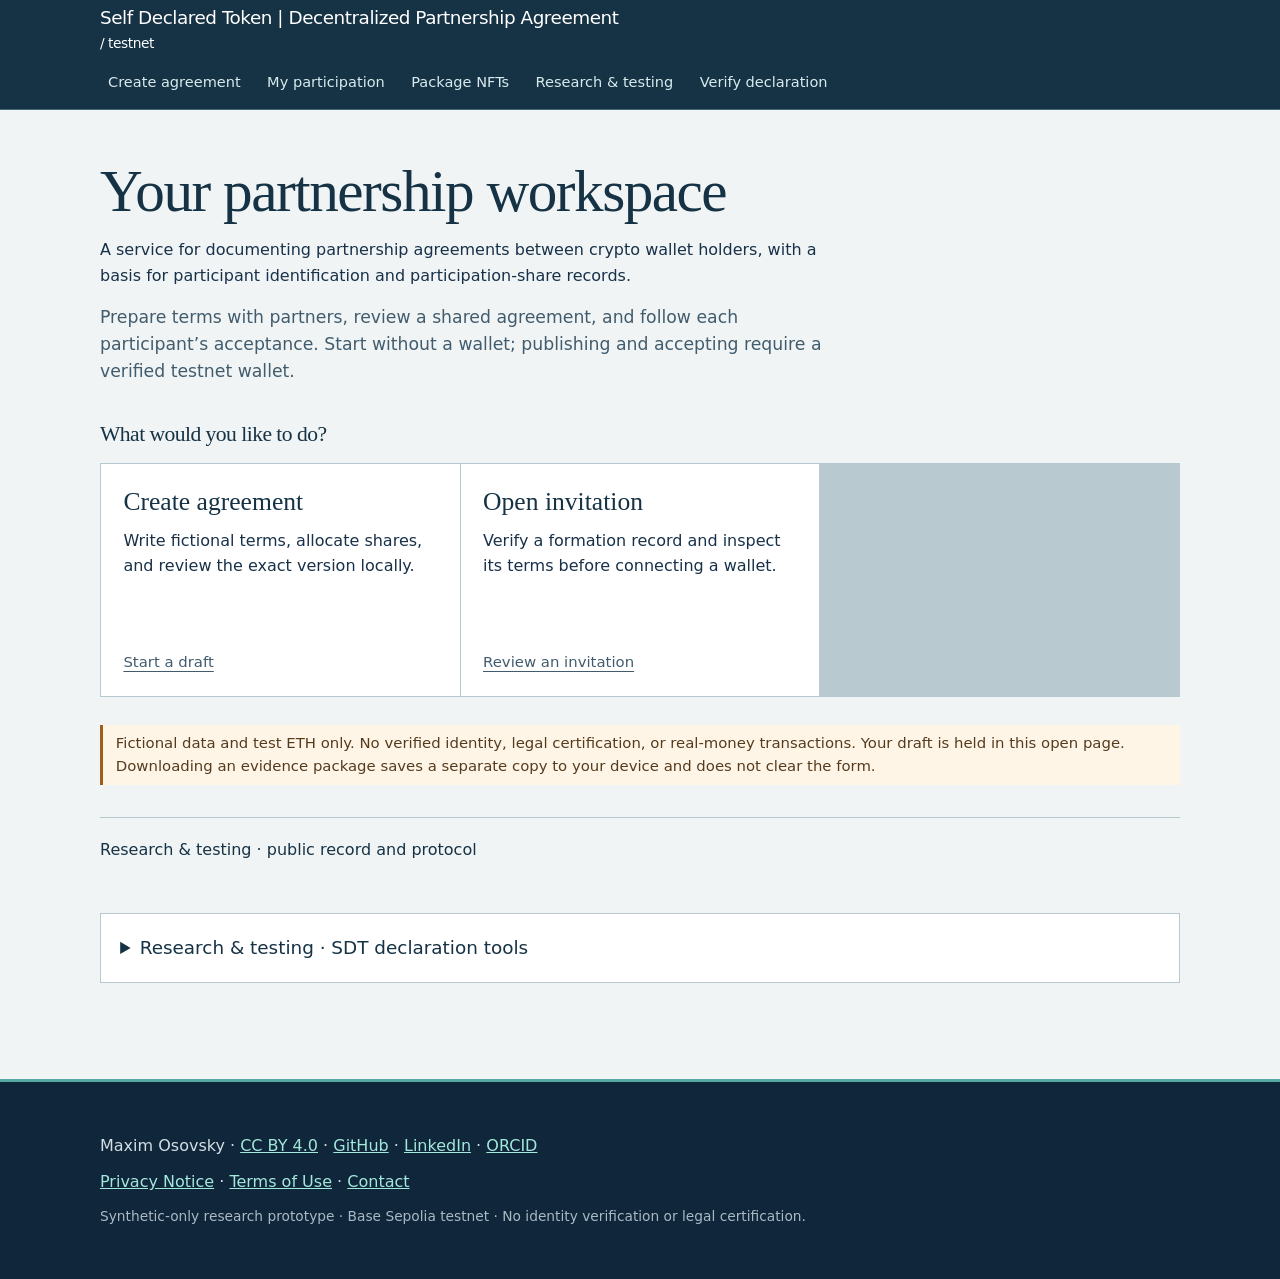
==== index.html @ ed74e2f2 "fix: relative href paths in all HTML pages" ====
<!doctype html><html lang="en"><head><meta charset="UTF-8"><meta name="viewport" content="width=device-width,initial-scale=1"><meta name="theme-color" content="#f5f7f8"><title>Self Declared Token | Decentralized Partnership Agreement · partnership workspace</title>  <script type="module" crossorigin src="./assets/contract-provenance-B4ruYxSf.js"></script>
  <script type="module" crossorigin src="./assets/field-feedback-CRPeFo0m.js"></script>
  <script type="module" crossorigin src="./assets/agreement-CIZrhk8A.js"></script>
  <script type="module" crossorigin src="./assets/custom-DUMxOfC-.js"></script>
  <script type="module" crossorigin src="./assets/http-DfqyRnB-.js"></script>
  <script type="module" crossorigin src="./assets/main-B9jixp7b.js"></script>
  <link rel="stylesheet" crossorigin href="./assets/style-EUnIR0Ko.css">
  <link rel="stylesheet" crossorigin href="./assets/site-Cl2e0VAC.css">
</head><body><a class="skip-link" href="#main">Skip to main content</a><header class="site-header"><div class="site-header-inner"><a class="brand" href="./">Self Declared Token | Decentralized Partnership Agreement <small> / testnet</small></a><nav class="site-links" aria-label="Site navigation"><a href="./dpa.html">Create agreement</a><a href="./shares.html">My participation</a><a href="./packages.html">Package NFTs</a><a href="./sale.html">Research & testing</a><a href="./verify.html">Verify declaration</a></nav></div></header><main id="main"><div class="workspace-intro"><h1>Your partnership workspace</h1><p>A service for documenting partnership agreements between crypto wallet holders, with a basis for participant identification and participation-share records.</p><p>Prepare terms with partners, review a shared agreement, and follow each participant’s acceptance. Start without a wallet; publishing and accepting require a verified testnet wallet.</p></div><section id="workspace-actions" aria-label="Start here"><h2>What would you like to do?</h2><div class="action-grid"><a href="./dpa.html#compose-workflow" class="workspace-action"><strong>Create agreement</strong><span>Write fictional terms, allocate shares, and review the exact version locally.</span><span class="action-go">Start a draft</span></a><a href="./dpa.html#invitation-workflow" class="workspace-action"><strong>Open invitation</strong><span>Verify a formation record and inspect its terms before connecting a wallet.</span><span class="action-go">Review an invitation</span></a></div></section><p class="quick-warning">Fictional data and test ETH only. No verified identity, legal certification, or real-money transactions. Your draft is held in this open page. Downloading an evidence package saves a separate copy to your device and does not clear the form.</p>
<details class="research"><summary>Research &amp; testing · public record and protocol</summary><p><a href="./verify.html">Verify a historical declaration against an acceptance record (read-only; private inputs processed locally)</a></p><div class="intro-grid"><section id="what"><h2>Identity basis, agreement and participation</h2><p>A reusable Self-Declared Token (SDT) links a wallet to self-declared passport details; it is not a verified identity or unique-person certificate. A Decentralized Partnership Agreement (DPA) records a version and hash of separate off-chain terms, named participant wallets and shares, and their individual acceptances. The separate pre-authenticated route described in the research is not implemented.</p></section><section id="why"><h2>Preserve a basis for later attribution</h2><p>A signature alone does not identify a person. A participant has a reason to retain evidence connecting a wallet, declaration and assent if rights are disputed. A self-declared banking transaction identifier may support later documentary tracing; no bank issues or verifies the SDT. Neither attribution nor enforceable rights are guaranteed.</p></section></div><section id="how"><h2>From draft to participation</h2><ol class="steps"><li><strong>1 · SDT</strong>Use fictional identity and banking fields; compute a local hash and mint on testnet.</li><li><strong>2 · DPA</strong>Preview fictional off-chain terms and allocations locally. Deployment requires wallet, chain and verified SDT contract.</li><li><strong>3 · Accept</strong>Each listed wallet reviews exact evidence and individually signs; the hash does not preserve lost text.</li><li><strong>4 · Units</strong>After all accept, claim allocated units. Sale and collateral/loan are optional experiments, not transfers of legal rights.</li></ol></section><section><h2>SDT declaration hashing</h2><p>New SDT v2 hashes bind all 13 exact entered synthetic fields: name, birth date, passport number, transaction number, bank name, SWIFT/BIC, account number, transaction date, time, time zone, amount, currency and recipient. Historical records use only the original four fields and are unchanged. These fields are not independently verified and do not establish that a bank or transfer exists.</p></section></details><details class="legacy" id="sdt-tools"><summary>Research &amp; testing · SDT declaration tools</summary><p>Compute a declaration hash or inspect an SDT record. These tools support fixed-contract acceptance. Review the versioned formation workflow separately.</p><p class="warning">Never enter real identity or banking details: the unsalted public hash can enable guessing. Use only the fictional fixture on Base Sepolia (84532) or isolated local chain (31337).</p><section><h2>1. Declare locally</h2><label>Full name <input id="fullName" value="Synthetic Alice" name="fullName" autocomplete="off" spellcheck="false"></label><label>Date of birth DD.MM.YYYY <input id="dateOfBirth" value="02.03.1990" name="dateOfBirth" autocomplete="off" inputmode="numeric" spellcheck="false"></label><label>Passport number <input id="passportNumber" value="TEST-0001" name="passportNumber" autocomplete="off" spellcheck="false"></label><div class="bank-trace"><h3>Bank transaction details</h3><p>Use synthetic test data only. All entered fields are included in the SDT hash. Only the predefined synthetic test values below are accepted.</p><label>Transaction number (synthetic only) <input id="bankTransactionId" value="SYNTH-BANK-1" name="bankTransactionId" autocomplete="off" spellcheck="false"></label><label>Bank name (synthetic only) <input id="bankName" value="Fictional Test Bank" name="bankName" autocomplete="off" spellcheck="false"></label><label>SWIFT/BIC (synthetic only) <input id="bankBic" value="TESTUS00XXX" name="bankBic" autocomplete="off" spellcheck="false"></label><label>Account number (synthetic only) <input id="bankAccountNumber" value="TEST-ACCOUNT-0001" name="bankAccountNumber" autocomplete="off" spellcheck="false"></label><label>Transaction date (YYYY-MM-DD, synthetic only) <input id="bankDate" value="2026-01-15" name="bankDate" autocomplete="off" spellcheck="false" inputmode="numeric"></label><label>Transaction time (24-hour HH:MM, synthetic only) <input id="bankTime" value="12:30" name="bankTime" autocomplete="off" spellcheck="false" inputmode="numeric"></label><label>Time zone (explicit UTC offset, synthetic only) <input id="bankTimezone" value="UTC+00:00" name="bankTimezone" autocomplete="off" spellcheck="false"></label><label>Transaction amount (exact decimal, synthetic only) <input id="bankAmount" value="100.00" name="bankAmount" autocomplete="off" inputmode="decimal" spellcheck="false"></label><label>Currency (synthetic transaction, not test ETH) <input id="bankCurrency" value="USD" name="bankCurrency" autocomplete="off" spellcheck="false"></label><label>Recipient (synthetic only) <input id="bankRecipient" value="Synthetic Recipient" name="bankRecipient" autocomplete="off" spellcheck="false"></label></div><button id="hash">Compute hash locally</button><p id="digest" aria-live="polite"></p></section><section><h2>2. Wallet and contracts</h2><button id="connect">Connect browser wallet</button><p id="network" aria-live="polite">Disconnected</p><label>Existing SDT address <input id="sdt" value="0x0b722613e8bCCbE2873336BC970c0Eb0d459082d" placeholder="e.g. 0x1234…" name="sdt" autocomplete="off" spellcheck="false"></label><label>Existing DPA address <input id="dpa" value="" placeholder="e.g. 0x1234…" name="dpa" autocomplete="off" spellcheck="false"></label><button id="deploy-sdt">Deploy SDT with wallet</button><button id="deploy-dpa">Deploy DPA with wallet</button><p>Deployment asks the connected wallet to sign and spend free test ETH. No signing key is embedded in this page.</p></section><section><h2>3. Mint and accept</h2><button id="mint">Mint current local digest</button><label>SDT token ID <input id="tokenId" type="number" min="1" value="1" name="tokenId" autocomplete="off" inputmode="numeric"></label><p id="agreement"></p><button id="accept">Sign and record agreement acceptance</button><button id="inspect">Inspect current records</button><button id="burn">Burn own SDT (historic records survive)</button><p id="output" aria-live="polite"></p></section><section><h2>Private evidence export</h2><button id="export">Export synthetic fields locally</button><p>Export contains plaintext synthetic inputs: keep private. A hash is not encryption or a backup. No identity fields are sent to RPC, contracts, analytics, or third-party scripts. Wallet RPC still sees calldata, hashes, and account metadata.</p></section></details></main><footer><div class="site-footer-inner"><p>Maxim Osovsky · <a href="https://creativecommons.org/licenses/by/4.0/">CC BY 4.0</a> · <a href="https://github.com/maximosovsky">GitHub</a> · <a href="https://www.linkedin.com/in/osovsky/">LinkedIn</a> · <a href="https://orcid.org/0009-0004-1594-0940">ORCID</a></p><p><a href="./privacy.html">Privacy Notice</a> · <a href="./terms.html">Terms of Use</a> · <a href="./contact.html">Contact</a></p><p class="fine-print">Synthetic-only research prototype · Base Sepolia testnet · No identity verification or legal certification.</p></div></footer></body></html>
---- assets/style-EUnIR0Ko.css ----
:root{font-family:system-ui,Arial,sans-serif;color:#e7efff;background:#101827}main{max-width:850px;margin:auto;padding:2rem}section{background:#1e2a3c;padding:1.4rem;margin:1.2rem 0;border-radius:12px}h1{font-size:2rem}label{display:block;margin:.8rem 0}input{display:block;width:95%;padding:.65rem;margin:.3rem 0;background:#101827;color:#fff;border:1px solid #6a84a1;border-radius:6px}button{padding:.7rem;margin:.3rem;background:#5bd7ac;color:#101827;border:0;border-radius:6px;cursor:pointer;font-weight:700}button:hover{background:#a0eed2}.warning{background:#71372f;padding:1rem;border:1px solid #e9a393;border-radius:8px}#digest,#output,#network{overflow-wrap:anywhere;background:#111c2d;padding:.8rem;border-radius:6px;min-height:1.3rem}
---- assets/site-Cl2e0VAC.css ----
:root{color-scheme:light;--ink:#15253b;--muted:#54667b;--line:#dce5ec;--paper:#fff;--canvas:#f5f7f8;--navy:#10263a;--teal:#087d77;--soft:#e7f4f1;font-family:ui-sans-serif,system-ui,-apple-system,Segoe UI,sans-serif}*{box-sizing:border-box}html{scroll-behavior:smooth}body{margin:0!important;color:var(--ink)!important;background:var(--canvas)!important;font:16px/1.65 ui-sans-serif,system-ui,-apple-system,Segoe UI,sans-serif!important}a{color:#086c70}a:hover{text-decoration-thickness:2px}a:focus-visible,button:focus-visible,input:focus-visible,textarea:focus-visible{outline:3px solid #086c70;outline-offset:3px}.site-header a:focus-visible{outline-color:#82ddca}.site-header{background:var(--navy);color:#fff;border-bottom:3px solid #21aaa1}.site-header-inner{max-width:1160px;margin:auto;padding:1rem clamp(1.25rem,4vw,2.5rem);display:flex;align-items:center;justify-content:space-between;gap:1rem 2rem;flex-wrap:wrap}.site-header a{color:#d8ebee;text-decoration:none}.site-header a:hover{text-decoration:underline}.brand{color:#fff!important;font-size:1.15rem;font-weight:500;letter-spacing:-.025em}.brand span{color:#69d3c1}.site-links{display:flex;gap:.45rem 1.4rem;flex-wrap:wrap;font-size:.91rem;font-weight:400}.site-links a{display:inline-flex;align-items:center;min-height:44px;padding:.7rem 0}body main{max-width:1160px;margin:0 auto;padding:clamp(1.5rem,4vw,3rem) clamp(1.25rem,4vw,2.5rem) 4rem}body main>nav{font-size:.88rem;color:var(--muted);margin:0 0 1.5rem}h1,h2,h3{line-height:1.18;letter-spacing:-.035em;color:var(--navy)}h1{font-size:clamp(2.1rem,5vw,4rem);max-width:850px;margin:.35rem 0 1rem}h2{font-size:clamp(1.35rem,2.5vw,1.8rem);margin:.25rem 0 1rem}h3{font-size:1.08rem;margin:.3rem 0 .55rem}p{margin:.65rem 0 1rem}body main p,body main a{overflow-wrap:anywhere}body main>p{max-width:850px}body main section{border:1px solid var(--line);background:var(--paper);border-radius:16px;padding:clamp(1.25rem,3vw,2rem);margin:1.1rem 0;box-shadow:0 7px 24px #10263a09}.eyebrow{color:var(--teal);font-size:.78rem;font-weight:500;letter-spacing:.12em;text-transform:uppercase}.hero{background:var(--navy);color:#e4f2f1;padding:clamp(2rem,5vw,4rem);border-radius:22px;margin:0 0 2rem;position:relative;overflow:hidden}.hero:after{content:"";position:absolute;width:240px;height:240px;border:1px solid #367b7d;border-radius:50%;right:-75px;top:-105px;box-shadow:0 0 0 58px #46b9a40f,0 0 0 116px #46b9a40a;pointer-events:none}.hero h1{color:#fff;margin:.5rem 0 1.2rem}.hero .eyebrow{color:#82ddca}.hero p{max-width:700px;color:#c8dade;font-size:1.12rem}.hero-actions{display:flex;gap:.8rem;flex-wrap:wrap;margin-top:1.6rem}.button-link{display:inline-flex;align-items:center;justify-content:center;border-radius:9px;padding:.75rem 1.1rem;background:#74d8c4;color:#10263a!important;text-decoration:none;font-weight:500}.button-link.secondary{background:transparent;border:1px solid #69949c;color:#fff!important}.button-link:hover{filter:brightness(1.08)}.intro-grid{display:grid;grid-template-columns:repeat(2,minmax(0,1fr));gap:1rem}.intro-grid section{margin:0}.section-number{display:inline-block;color:var(--teal);font-size:.8rem;letter-spacing:.12em;font-weight:500;margin-bottom:.6rem}.steps{list-style:none;margin:1rem 0 0;padding:0;display:grid;grid-template-columns:repeat(4,minmax(0,1fr));gap:.9rem}.steps li{border-left:3px solid #26a99a;background:#f4f9f8;padding:1rem;border-radius:0 10px 10px 0}.steps strong{display:block;color:var(--navy);margin-bottom:.4rem}.callout{border-left:4px solid #229e94;background:var(--soft);padding:1rem 1.3rem;border-radius:0 10px 10px 0}.pilot-grid{display:flex;flex-wrap:wrap;gap:.7rem;margin:1rem 0}.pilot-grid span{background:#edf5f4;padding:.55rem .85rem;border-radius:8px;font-weight:400}.workflow-heading{margin:3.5rem 0 1.2rem}.workflow-heading p{color:var(--muted)}body main .warning,body main aside{background:#fff4e4!important;color:#653e19!important;border:1px solid #eac58b!important;border-left:4px solid #d68b29!important;padding:1rem 1.25rem;border-radius:10px;max-width:none}body main section label,body main details.legacy label{display:block;margin:1rem 0;color:var(--ink);font-weight:400}body main input:not([type=checkbox]),body main textarea{font:inherit;background:#fff!important;color:var(--ink)!important;border:1px solid #b8c9d2;border-radius:8px;padding:.68rem .85rem;margin:.4rem 0;display:block;width:100%;max-width:100%}body main input[type=checkbox]{accent-color:var(--teal);display:inline-block;width:auto;margin-right:.4rem}body main button{font:inherit;font-weight:500;background:#086c70;color:#fff;border:0;border-radius:8px;padding:.72rem 1.1rem;margin:.35rem .55rem .35rem 0;cursor:pointer}body main button:hover:not(:disabled){background:#064f53}body main button:disabled{opacity:.48;cursor:not-allowed}body main pre,body main #progress,body main #invitation,body main #status,body main #digest,body main #output,body main #network{background:#edf3f5;color:var(--ink);border:1px solid var(--line);padding:.8rem 1rem;border-radius:8px;white-space:pre-wrap;overflow-wrap:anywhere}body main pre:empty,body main #progress:empty,body main #invitation:empty,body main #digest:empty,body main #output:empty{display:none}body main #people{max-width:850px}body>footer{background:#10263a;color:#d1dfe5;padding:2.5rem clamp(1.25rem,4vw,2.5rem)}body>footer .site-footer-inner{max-width:1080px;margin:auto}body>footer .mission{font-size:1.06rem;color:#fff;max-width:900px}body>footer a{color:#a3e8dc}body>footer p{margin:.7rem 0}body>footer .fine-print{font-size:.86rem;color:#a9bac6}@media(max-width:760px){.intro-grid{grid-template-columns:1fr}.steps{grid-template-columns:repeat(2,minmax(0,1fr))}.site-links{gap:.4rem .9rem}}@media(max-width:520px){.steps{grid-template-columns:1fr}.hero{padding:1.6rem}.site-header-inner{align-items:flex-start}.site-links{font-size:.83rem}body main{padding-left:1rem;padding-right:1rem}body main section{padding:1.2rem}.hero-actions .button-link{width:100%}}@media(prefers-reduced-motion:reduce){html{scroll-behavior:auto}}.skip-link{position:absolute;left:1rem;top:-10rem;z-index:100;background:#fff;color:#10263a;padding:.65rem 1rem;border:2px solid #087d77;border-radius:6px}.skip-link:focus-visible{top:1rem;outline:3px solid #086c70}body main summary:focus-visible,body main select:focus-visible{outline:3px solid #086c70;outline-offset:3px}body main [aria-invalid=true]{border:2px solid #b53932!important}body main .field-error{color:#a32122;font-weight:600;margin:.2rem 0 .65rem;overflow-wrap:anywhere}h1,h2,h3{text-wrap:balance;scroll-margin-top:1.5rem}button,a{touch-action:manipulation}body main pre{font-variant-numeric:tabular-nums}.workflow-map{padding:.8rem 1.1rem;background:#e7f4f1;border-left:4px solid #087d77;border-radius:7px;max-width:900px}body main details.legacy{margin:2rem 0;border:1px solid var(--line);border-radius:14px;background:#fff;padding:1.2rem}body main details.legacy>summary{cursor:pointer;font-weight:500;color:var(--navy);font-size:1.15rem}body main details.legacy>section{box-shadow:none}body main #verified-document{max-width:900px}.site-links a[aria-current=page]{background:#d8ebee;color:#10263a;border-radius:7px;padding:.55rem .7rem;text-decoration:underline;text-underline-offset:.25em}body main>nav{display:flex;align-items:center;gap:.5rem;flex-wrap:wrap}body main>nav a{display:inline-flex;align-items:center;min-height:44px;padding:.55rem .65rem;border-radius:6px;background:#e7f4f1}body main .action-feedback{display:none;background:#fff4e4;color:#653e19;border:1px solid #d68b29;border-left:4px solid #b53932;border-radius:7px;padding:.65rem .85rem;margin:.4rem 0 1rem;white-space:pre-wrap;overflow-wrap:anywhere}body main .action-feedback:not(:empty){display:block}body main .action-feedback:focus{outline:3px solid #086c70;outline-offset:2px}body main .prerequisite{font-size:.92rem;line-height:1.45;margin:.55rem 0}.secondary-context{margin-top:2rem}body main .secondary-context .warning{display:none}@media(max-width:520px){body main .prerequisite{margin:.45rem 0}body main section label{margin:.6rem 0}body main section:first-of-type{margin-top:.65rem}}:root{--ink:#183149;--muted:#425c6d;--line:#b9c9d0;--paper:#fff;--canvas:#f0f4f5;--navy:#163245;--teal:#086c70;--soft:#e3eff0}body{line-height:1.58!important}body main{padding-top:1.25rem}body main p{max-width:74ch}body main>p{max-width:74ch}.site-header{border-bottom:1px solid #466977}.site-header-inner{padding-top:.35rem;padding-bottom:.35rem;gap:.25rem 1.5rem}.brand{white-space:nowrap}.site-links{gap:0 .65rem}.site-links a{padding:.55rem .5rem;min-height:44px}.site-links a[aria-current=page]{background:transparent;color:#fff;border-radius:0;box-shadow:inset 0 -2px #74d8c4;padding:.55rem .5rem;text-decoration:none}body main section{border:0;border-top:1px solid var(--line);border-radius:0;box-shadow:none;margin:1rem 0;padding:1.3rem 0;background:transparent}h1,h2,h3{font-family:Georgia,Times New Roman,serif;font-weight:400;letter-spacing:-.025em}body main strong{font-weight:500}h1{font-size:clamp(2.2rem,4.7vw,3.7rem);max-width:21ch}h2{font-size:clamp(1.45rem,2.4vw,1.95rem)}.hero{border-radius:0;background:#163245;border-left:5px solid #5bb4ac;margin:0 0 1.2rem;padding:clamp(1.5rem,3vw,2.5rem)}.hero:after{display:none}.hero h1{max-width:20ch;margin:0 0 .5rem}.hero p{margin:.3rem 0 .8rem;max-width:60ch;font-size:1.05rem}.hero-actions{margin-top:1rem}.button-link{min-height:44px;border-radius:3px}.button-link.secondary{border-color:#b4d3d1}#public-pilot{border:1px solid var(--line);border-left:5px solid var(--teal);padding:clamp(1rem,2.5vw,1.6rem);background:#fff;margin:0 0 1.8rem}#public-pilot h2{margin:0 0 .65rem}.record{display:grid;grid-template-columns:repeat(2,minmax(0,1fr));border-top:1px solid var(--line);margin:.8rem 0}.record>div{display:grid;grid-template-columns:minmax(95px,1fr) 2.3fr;gap:.5rem;padding:.65rem 0;border-bottom:1px solid var(--line)}.record dt{font-size:.85rem;color:var(--muted);font-weight:400}.record dd{margin:0;font-weight:400}.record>div:nth-child(odd){padding-right:1.2rem}.contract-links{font-size:.87rem;line-height:1.5}.contract-links a{overflow-wrap:anywhere}.intro-grid{gap:1.5rem}.intro-grid section{padding:1.2rem 0}.steps li{background:transparent;border-radius:0;border-left:2px solid var(--teal);padding:.5rem .8rem}.section-number{font-size:.87rem;letter-spacing:0;text-transform:none}.callout,.workflow-map{border-radius:0}body main .quick-warning{max-width:none;margin:.45rem 0 .75rem;border-left:3px solid #a05f18;padding:.4rem .8rem;background:#fff5e7;color:#543b1e;font-size:.93rem}body main .flow-details{margin:.65rem 0 1rem;border:1px solid var(--line);background:#fff}body main .flow-details summary{cursor:pointer;min-height:44px;padding:.55rem .8rem;font-weight:500;display:flex;align-items:center}body main .flow-details aside{margin:0!important;border:0!important;border-top:1px solid var(--line)!important;border-left:3px solid #a05f18!important;border-radius:0!important;font-size:.94rem}body main .setup-note{font-size:.92rem;color:var(--muted);max-width:74ch}body main section:first-of-type{margin-top:.6rem}body main button{min-height:44px;border-radius:4px}body main input:not([type=checkbox]),body main textarea{border-radius:4px;min-height:44px}body main details.legacy{border-radius:0}body main pre,body main #progress,body main #invitation,body main #status,body main #digest,body main #output,body main #network{border-radius:3px}body main .warning,body main aside{border-radius:3px}body>footer{border-top:3px solid #54aaa3}body>footer .mission{font-family:Georgia,Times New Roman,serif;font-size:1.1rem}@media(max-width:760px){.site-header-inner{display:block}.brand{display:inline-flex;align-items:center;min-height:44px}.site-links{display:flex;flex-wrap:wrap;gap:0 .2rem}.site-links a{font-size:.88rem;padding:.5rem .38rem;min-height:44px}.site-links a[aria-current=page]{padding:.5rem .38rem}.record{grid-template-columns:1fr}}@media(max-width:520px){.site-links{justify-content:space-between}.site-links a{font-size:.79rem;line-height:1.15;padding:.45rem .22rem}.site-links a[aria-current=page]{padding:.45rem .22rem}.hero{padding:1.2rem}.hero h1{font-size:2.25rem}.hero-actions{gap:.5rem}.record>div{grid-template-columns:100px 1fr}.record>div:nth-child(odd){padding-right:0}body main{padding-top:1rem}body main section{padding:1rem 0}}body main .workspace-intro{padding:1.4rem 0 .6rem;max-width:820px}.workspace-intro h1{max-width:none;margin:.3rem 0 .55rem}.workspace-intro>p:last-child{font-size:1.08rem;color:var(--muted);max-width:68ch}body main #workspace-actions{border:0;padding:.35rem 0 1.3rem;margin:0;background:transparent}#workspace-actions h2{font-size:1.35rem;margin:.3rem 0 1rem}.action-grid{display:grid;grid-template-columns:repeat(3,minmax(0,1fr));gap:1px;background:var(--line);border:1px solid var(--line)}body main .workspace-action{display:flex;min-height:232px;flex-direction:column;gap:.65rem;background:#fff;color:var(--ink);padding:1.4rem;text-decoration:none;overflow-wrap:anywhere}.workspace-action:hover,.workspace-action:focus-visible{background:#ecf5f3}.workspace-action .action-number,.step-kicker{color:var(--teal);font-size:.82rem;font-weight:500;letter-spacing:.06em;text-transform:uppercase}.workspace-action strong{font:400 clamp(1.35rem,2vw,1.8rem)/1.2 Georgia,"Times New Roman",serif;color:var(--navy)}.workspace-action>span:nth-child(3){font-size:.93rem;color:var(--muted);line-height:1.5}.workspace-action .action-go{color:#086c70;font-weight:500;margin-top:auto;text-decoration:underline;text-underline-offset:.25em}body main .research{border-top:1px solid var(--line);margin:2rem 0;padding:.6rem 0}body main .research>summary{cursor:pointer;display:flex;align-items:center;min-height:44px;font-weight:500;color:var(--navy)}body main .research>summary:hover{text-decoration:underline;text-underline-offset:.2em}body main .research #public-pilot{margin-top:1rem}.page-jump{display:flex;flex-wrap:wrap;gap:.45rem .85rem;border-block:1px solid var(--line);padding:.5rem 0;margin:1rem 0}body main .page-jump a{background:none;border-radius:0;padding:.4rem .2rem;text-decoration:underline;text-underline-offset:.2em}.step-kicker{margin:0 0 .3rem!important}body main section[id$=-workflow]{scroll-margin-top:1.5rem;max-width:880px}body main section[id$=-workflow] h2{margin:.25rem 0 .7rem}body main section[id$=-workflow]>p{max-width:67ch}body main .technical{margin:1.1rem 0;border:1px solid var(--line);border-left:3px solid var(--teal);padding:.3rem 1rem 1rem;background:#fff}body main .technical>summary{min-height:44px;cursor:pointer;font-weight:500;padding:.5rem 0}body main .example-link{margin:.85rem 0}body main .participation-overview{display:grid;grid-template-columns:repeat(3,minmax(0,1fr));border:1px solid var(--line);background:var(--line);gap:1px;margin:1.4rem 0}.participation-overview>div{background:#fff;display:flex;flex-direction:column;gap:.3rem;padding:1rem 1.25rem}.participation-overview span{font-size:.84rem;color:var(--muted)}.participation-overview strong{font-size:1.05rem;font-weight:500}.participation-overview small{font-size:.82rem;color:var(--muted)}body main #people{display:grid;grid-template-columns:minmax(0,3fr) minmax(6rem,1fr);gap:0 1rem;max-width:880px}body main #people label{min-width:0}body main #verified-document{max-width:880px}body main .research-content{max-width:880px}@media(max-width:760px){.action-grid{grid-template-columns:1fr}.workspace-action{min-height:0!important}.participation-overview{grid-template-columns:1fr!important}}@media(max-width:390px){body main #people{grid-template-columns:1fr}.site-links a{font-size:.75rem}.brand{font-size:1rem}}body main p.eyebrow,body main p.step-kicker{font-weight:400}.site-header-inner .brand{display:block;flex:0 1 560px;min-width:0;max-width:100%;white-space:normal;overflow-wrap:anywhere;line-height:1.35;font-weight:500}.site-header-inner .brand small{display:inline-block;font-size:.75em;font-weight:400;white-space:nowrap}
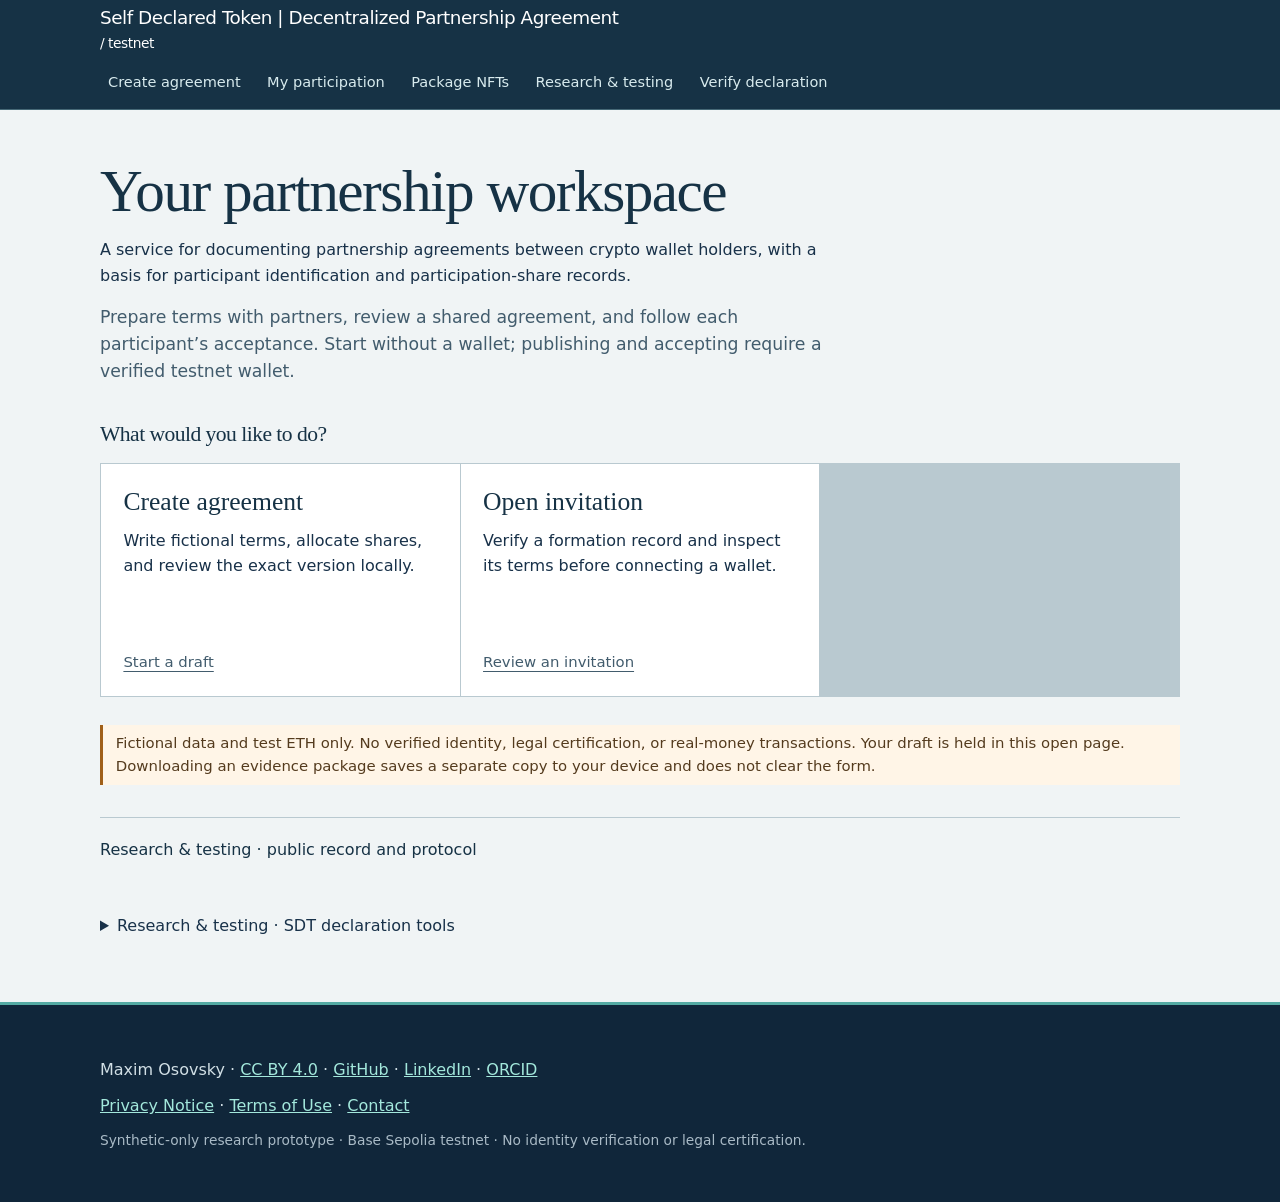
==== commit 3e23439f: "fix: remove legacy class, historical wording from index" ====
--- a/index.html
+++ b/index.html
@@ -7,4 +7,4 @@
   <link rel="stylesheet" crossorigin href="./assets/style-EUnIR0Ko.css">
   <link rel="stylesheet" crossorigin href="./assets/site-Cl2e0VAC.css">
 </head><body><a class="skip-link" href="#main">Skip to main content</a><header class="site-header"><div class="site-header-inner"><a class="brand" href="./">Self Declared Token | Decentralized Partnership Agreement <small> / testnet</small></a><nav class="site-links" aria-label="Site navigation"><a href="./dpa.html">Create agreement</a><a href="./shares.html">My participation</a><a href="./packages.html">Package NFTs</a><a href="./sale.html">Research & testing</a><a href="./verify.html">Verify declaration</a></nav></div></header><main id="main"><div class="workspace-intro"><h1>Your partnership workspace</h1><p>A service for documenting partnership agreements between crypto wallet holders, with a basis for participant identification and participation-share records.</p><p>Prepare terms with partners, review a shared agreement, and follow each participant’s acceptance. Start without a wallet; publishing and accepting require a verified testnet wallet.</p></div><section id="workspace-actions" aria-label="Start here"><h2>What would you like to do?</h2><div class="action-grid"><a href="./dpa.html#compose-workflow" class="workspace-action"><strong>Create agreement</strong><span>Write fictional terms, allocate shares, and review the exact version locally.</span><span class="action-go">Start a draft</span></a><a href="./dpa.html#invitation-workflow" class="workspace-action"><strong>Open invitation</strong><span>Verify a formation record and inspect its terms before connecting a wallet.</span><span class="action-go">Review an invitation</span></a></div></section><p class="quick-warning">Fictional data and test ETH only. No verified identity, legal certification, or real-money transactions. Your draft is held in this open page. Downloading an evidence package saves a separate copy to your device and does not clear the form.</p>
-<details class="research"><summary>Research &amp; testing · public record and protocol</summary><p><a href="./verify.html">Verify a historical declaration against an acceptance record (read-only; private inputs processed locally)</a></p><div class="intro-grid"><section id="what"><h2>Identity basis, agreement and participation</h2><p>A reusable Self-Declared Token (SDT) links a wallet to self-declared passport details; it is not a verified identity or unique-person certificate. A Decentralized Partnership Agreement (DPA) records a version and hash of separate off-chain terms, named participant wallets and shares, and their individual acceptances. The separate pre-authenticated route described in the research is not implemented.</p></section><section id="why"><h2>Preserve a basis for later attribution</h2><p>A signature alone does not identify a person. A participant has a reason to retain evidence connecting a wallet, declaration and assent if rights are disputed. A self-declared banking transaction identifier may support later documentary tracing; no bank issues or verifies the SDT. Neither attribution nor enforceable rights are guaranteed.</p></section></div><section id="how"><h2>From draft to participation</h2><ol class="steps"><li><strong>1 · SDT</strong>Use fictional identity and banking fields; compute a local hash and mint on testnet.</li><li><strong>2 · DPA</strong>Preview fictional off-chain terms and allocations locally. Deployment requires wallet, chain and verified SDT contract.</li><li><strong>3 · Accept</strong>Each listed wallet reviews exact evidence and individually signs; the hash does not preserve lost text.</li><li><strong>4 · Units</strong>After all accept, claim allocated units. Sale and collateral/loan are optional experiments, not transfers of legal rights.</li></ol></section><section><h2>SDT declaration hashing</h2><p>New SDT v2 hashes bind all 13 exact entered synthetic fields: name, birth date, passport number, transaction number, bank name, SWIFT/BIC, account number, transaction date, time, time zone, amount, currency and recipient. Historical records use only the original four fields and are unchanged. These fields are not independently verified and do not establish that a bank or transfer exists.</p></section></details><details class="legacy" id="sdt-tools"><summary>Research &amp; testing · SDT declaration tools</summary><p>Compute a declaration hash or inspect an SDT record. These tools support fixed-contract acceptance. Review the versioned formation workflow separately.</p><p class="warning">Never enter real identity or banking details: the unsalted public hash can enable guessing. Use only the fictional fixture on Base Sepolia (84532) or isolated local chain (31337).</p><section><h2>1. Declare locally</h2><label>Full name <input id="fullName" value="Synthetic Alice" name="fullName" autocomplete="off" spellcheck="false"></label><label>Date of birth DD.MM.YYYY <input id="dateOfBirth" value="02.03.1990" name="dateOfBirth" autocomplete="off" inputmode="numeric" spellcheck="false"></label><label>Passport number <input id="passportNumber" value="TEST-0001" name="passportNumber" autocomplete="off" spellcheck="false"></label><div class="bank-trace"><h3>Bank transaction details</h3><p>Use synthetic test data only. All entered fields are included in the SDT hash. Only the predefined synthetic test values below are accepted.</p><label>Transaction number (synthetic only) <input id="bankTransactionId" value="SYNTH-BANK-1" name="bankTransactionId" autocomplete="off" spellcheck="false"></label><label>Bank name (synthetic only) <input id="bankName" value="Fictional Test Bank" name="bankName" autocomplete="off" spellcheck="false"></label><label>SWIFT/BIC (synthetic only) <input id="bankBic" value="TESTUS00XXX" name="bankBic" autocomplete="off" spellcheck="false"></label><label>Account number (synthetic only) <input id="bankAccountNumber" value="TEST-ACCOUNT-0001" name="bankAccountNumber" autocomplete="off" spellcheck="false"></label><label>Transaction date (YYYY-MM-DD, synthetic only) <input id="bankDate" value="2026-01-15" name="bankDate" autocomplete="off" spellcheck="false" inputmode="numeric"></label><label>Transaction time (24-hour HH:MM, synthetic only) <input id="bankTime" value="12:30" name="bankTime" autocomplete="off" spellcheck="false" inputmode="numeric"></label><label>Time zone (explicit UTC offset, synthetic only) <input id="bankTimezone" value="UTC+00:00" name="bankTimezone" autocomplete="off" spellcheck="false"></label><label>Transaction amount (exact decimal, synthetic only) <input id="bankAmount" value="100.00" name="bankAmount" autocomplete="off" inputmode="decimal" spellcheck="false"></label><label>Currency (synthetic transaction, not test ETH) <input id="bankCurrency" value="USD" name="bankCurrency" autocomplete="off" spellcheck="false"></label><label>Recipient (synthetic only) <input id="bankRecipient" value="Synthetic Recipient" name="bankRecipient" autocomplete="off" spellcheck="false"></label></div><button id="hash">Compute hash locally</button><p id="digest" aria-live="polite"></p></section><section><h2>2. Wallet and contracts</h2><button id="connect">Connect browser wallet</button><p id="network" aria-live="polite">Disconnected</p><label>Existing SDT address <input id="sdt" value="0x0b722613e8bCCbE2873336BC970c0Eb0d459082d" placeholder="e.g. 0x1234…" name="sdt" autocomplete="off" spellcheck="false"></label><label>Existing DPA address <input id="dpa" value="" placeholder="e.g. 0x1234…" name="dpa" autocomplete="off" spellcheck="false"></label><button id="deploy-sdt">Deploy SDT with wallet</button><button id="deploy-dpa">Deploy DPA with wallet</button><p>Deployment asks the connected wallet to sign and spend free test ETH. No signing key is embedded in this page.</p></section><section><h2>3. Mint and accept</h2><button id="mint">Mint current local digest</button><label>SDT token ID <input id="tokenId" type="number" min="1" value="1" name="tokenId" autocomplete="off" inputmode="numeric"></label><p id="agreement"></p><button id="accept">Sign and record agreement acceptance</button><button id="inspect">Inspect current records</button><button id="burn">Burn own SDT (historic records survive)</button><p id="output" aria-live="polite"></p></section><section><h2>Private evidence export</h2><button id="export">Export synthetic fields locally</button><p>Export contains plaintext synthetic inputs: keep private. A hash is not encryption or a backup. No identity fields are sent to RPC, contracts, analytics, or third-party scripts. Wallet RPC still sees calldata, hashes, and account metadata.</p></section></details></main><footer><div class="site-footer-inner"><p>Maxim Osovsky · <a href="https://creativecommons.org/licenses/by/4.0/">CC BY 4.0</a> · <a href="https://github.com/maximosovsky">GitHub</a> · <a href="https://www.linkedin.com/in/osovsky/">LinkedIn</a> · <a href="https://orcid.org/0009-0004-1594-0940">ORCID</a></p><p><a href="./privacy.html">Privacy Notice</a> · <a href="./terms.html">Terms of Use</a> · <a href="./contact.html">Contact</a></p><p class="fine-print">Synthetic-only research prototype · Base Sepolia testnet · No identity verification or legal certification.</p></div></footer></body></html>+<details class="research"><summary>Research &amp; testing · public record and protocol</summary><p><a href="./verify.html">Verify a historical declaration against an acceptance record (read-only; private inputs processed locally)</a></p><div class="intro-grid"><section id="what"><h2>Identity basis, agreement and participation</h2><p>A reusable Self-Declared Token (SDT) links a wallet to self-declared passport details; it is not a verified identity or unique-person certificate. A Decentralized Partnership Agreement (DPA) records a version and hash of separate off-chain terms, named participant wallets and shares, and their individual acceptances. The separate pre-authenticated route described in the research is not implemented.</p></section><section id="why"><h2>Preserve a basis for later attribution</h2><p>A signature alone does not identify a person. A participant has a reason to retain evidence connecting a wallet, declaration and assent if rights are disputed. A self-declared banking transaction identifier may support later documentary tracing; no bank issues or verifies the SDT. Neither attribution nor enforceable rights are guaranteed.</p></section></div><section id="how"><h2>From draft to participation</h2><ol class="steps"><li><strong>1 · SDT</strong>Use fictional identity and banking fields; compute a local hash and mint on testnet.</li><li><strong>2 · DPA</strong>Preview fictional off-chain terms and allocations locally. Deployment requires wallet, chain and verified SDT contract.</li><li><strong>3 · Accept</strong>Each listed wallet reviews exact evidence and individually signs; the hash does not preserve lost text.</li><li><strong>4 · Units</strong>After all accept, claim allocated units. Sale and collateral/loan are optional experiments, not transfers of legal rights.</li></ol></section><section><h2>SDT declaration hashing</h2><p>New SDT v2 hashes bind all 13 exact entered synthetic fields: name, birth date, passport number, transaction number, bank name, SWIFT/BIC, account number, transaction date, time, time zone, amount, currency and recipient. These fields are not independently verified and do not establish that a bank or transfer exists.</p></section></details><details id="sdt-tools"><summary>Research &amp; testing · SDT declaration tools</summary><p>Compute a declaration hash or inspect an SDT record. These tools support fixed-contract acceptance. Review the versioned formation workflow separately.</p><p class="warning">Never enter real identity or banking details: the unsalted public hash can enable guessing. Use only the fictional fixture on Base Sepolia (84532) or isolated local chain (31337).</p><section><h2>1. Declare locally</h2><label>Full name <input id="fullName" value="Synthetic Alice" name="fullName" autocomplete="off" spellcheck="false"></label><label>Date of birth DD.MM.YYYY <input id="dateOfBirth" value="02.03.1990" name="dateOfBirth" autocomplete="off" inputmode="numeric" spellcheck="false"></label><label>Passport number <input id="passportNumber" value="TEST-0001" name="passportNumber" autocomplete="off" spellcheck="false"></label><div class="bank-trace"><h3>Bank transaction details</h3><p>Use synthetic test data only. All entered fields are included in the SDT hash. Only the predefined synthetic test values below are accepted.</p><label>Transaction number (synthetic only) <input id="bankTransactionId" value="SYNTH-BANK-1" name="bankTransactionId" autocomplete="off" spellcheck="false"></label><label>Bank name (synthetic only) <input id="bankName" value="Fictional Test Bank" name="bankName" autocomplete="off" spellcheck="false"></label><label>SWIFT/BIC (synthetic only) <input id="bankBic" value="TESTUS00XXX" name="bankBic" autocomplete="off" spellcheck="false"></label><label>Account number (synthetic only) <input id="bankAccountNumber" value="TEST-ACCOUNT-0001" name="bankAccountNumber" autocomplete="off" spellcheck="false"></label><label>Transaction date (YYYY-MM-DD, synthetic only) <input id="bankDate" value="2026-01-15" name="bankDate" autocomplete="off" spellcheck="false" inputmode="numeric"></label><label>Transaction time (24-hour HH:MM, synthetic only) <input id="bankTime" value="12:30" name="bankTime" autocomplete="off" spellcheck="false" inputmode="numeric"></label><label>Time zone (explicit UTC offset, synthetic only) <input id="bankTimezone" value="UTC+00:00" name="bankTimezone" autocomplete="off" spellcheck="false"></label><label>Transaction amount (exact decimal, synthetic only) <input id="bankAmount" value="100.00" name="bankAmount" autocomplete="off" inputmode="decimal" spellcheck="false"></label><label>Currency (synthetic transaction, not test ETH) <input id="bankCurrency" value="USD" name="bankCurrency" autocomplete="off" spellcheck="false"></label><label>Recipient (synthetic only) <input id="bankRecipient" value="Synthetic Recipient" name="bankRecipient" autocomplete="off" spellcheck="false"></label></div><button id="hash">Compute hash locally</button><p id="digest" aria-live="polite"></p></section><section><h2>2. Wallet and contracts</h2><button id="connect">Connect browser wallet</button><p id="network" aria-live="polite">Disconnected</p><label>Existing SDT address <input id="sdt" value="0x0b722613e8bCCbE2873336BC970c0Eb0d459082d" placeholder="e.g. 0x1234…" name="sdt" autocomplete="off" spellcheck="false"></label><label>Existing DPA address <input id="dpa" value="" placeholder="e.g. 0x1234…" name="dpa" autocomplete="off" spellcheck="false"></label><button id="deploy-sdt">Deploy SDT with wallet</button><button id="deploy-dpa">Deploy DPA with wallet</button><p>Deployment asks the connected wallet to sign and spend free test ETH. No signing key is embedded in this page.</p></section><section><h2>3. Mint and accept</h2><button id="mint">Mint current local digest</button><label>SDT token ID <input id="tokenId" type="number" min="1" value="1" name="tokenId" autocomplete="off" inputmode="numeric"></label><p id="agreement"></p><button id="accept">Sign and record agreement acceptance</button><button id="inspect">Inspect current records</button><button id="burn">Burn own SDT (historic records survive)</button><p id="output" aria-live="polite"></p></section><section><h2>Private evidence export</h2><button id="export">Export synthetic fields locally</button><p>Export contains plaintext synthetic inputs: keep private. A hash is not encryption or a backup. No identity fields are sent to RPC, contracts, analytics, or third-party scripts. Wallet RPC still sees calldata, hashes, and account metadata.</p></section></details></main><footer><div class="site-footer-inner"><p>Maxim Osovsky · <a href="https://creativecommons.org/licenses/by/4.0/">CC BY 4.0</a> · <a href="https://github.com/maximosovsky">GitHub</a> · <a href="https://www.linkedin.com/in/osovsky/">LinkedIn</a> · <a href="https://orcid.org/0009-0004-1594-0940">ORCID</a></p><p><a href="./privacy.html">Privacy Notice</a> · <a href="./terms.html">Terms of Use</a> · <a href="./contact.html">Contact</a></p><p class="fine-print">Synthetic-only research prototype · Base Sepolia testnet · No identity verification or legal certification.</p></div></footer></body></html>
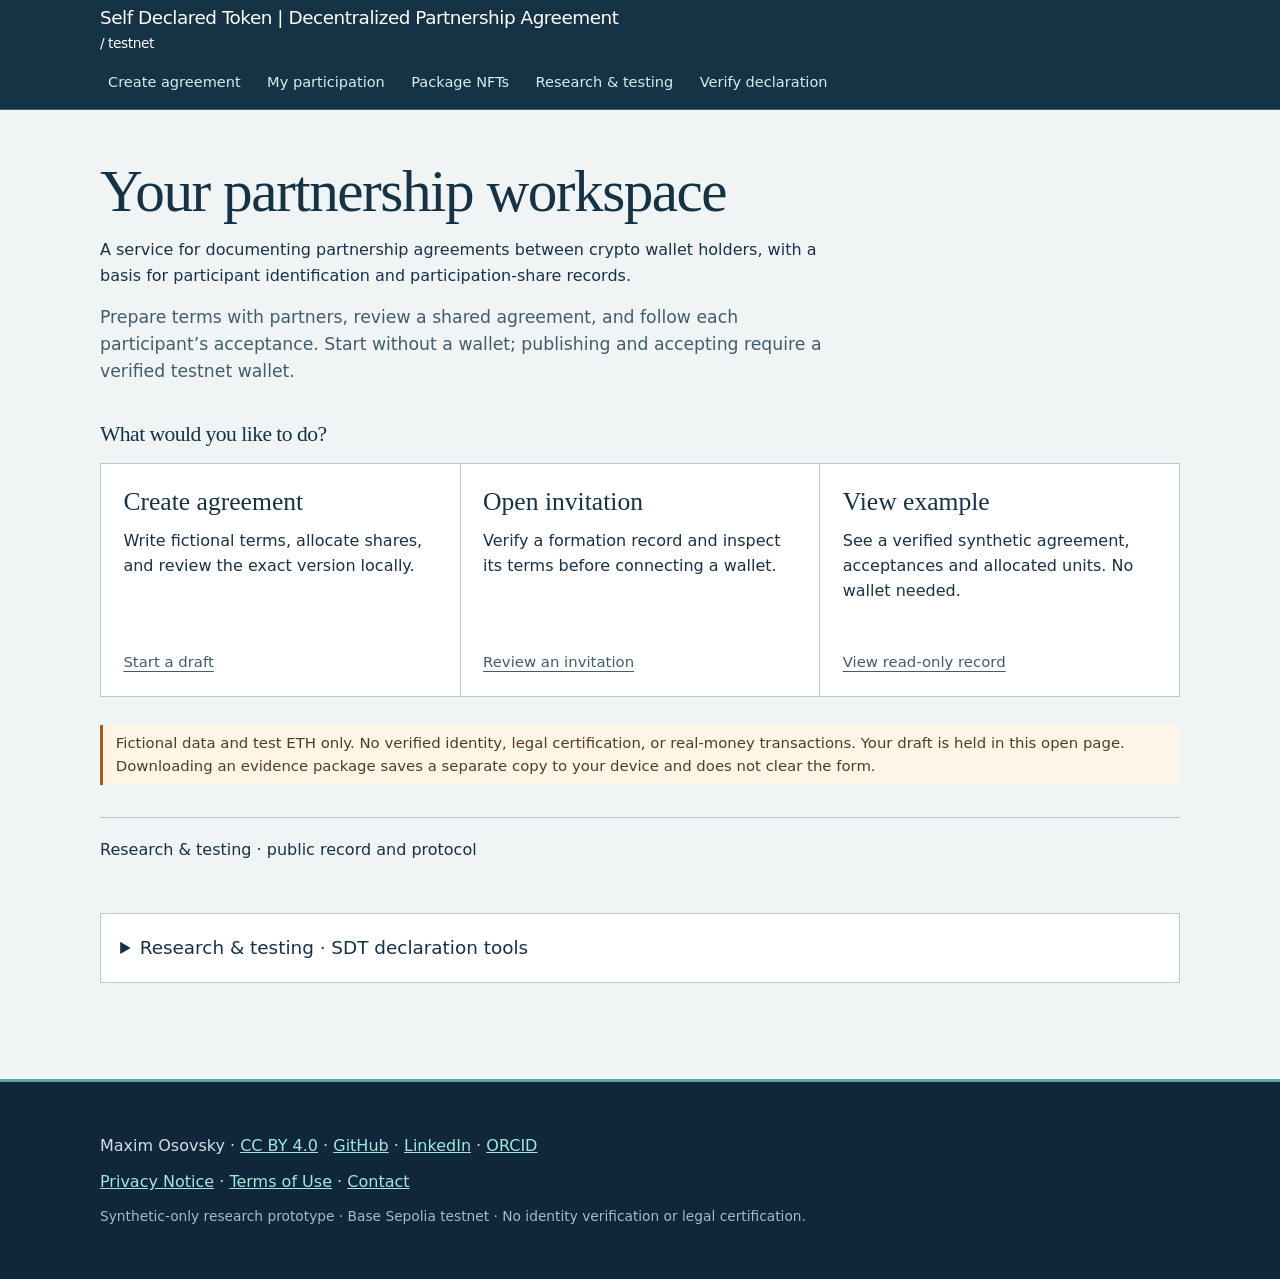
==== commit af760e2b: "fix: restore third card (View example) in action grid" ====
--- a/index.html
+++ b/index.html
@@ -5,6 +5,6 @@
   <script type="module" crossorigin src="./assets/http-DfqyRnB-.js"></script>
   <script type="module" crossorigin src="./assets/main-B9jixp7b.js"></script>
   <link rel="stylesheet" crossorigin href="./assets/style-EUnIR0Ko.css">
-  <link rel="stylesheet" crossorigin href="./assets/site-Cl2e0VAC.css">
-</head><body><a class="skip-link" href="#main">Skip to main content</a><header class="site-header"><div class="site-header-inner"><a class="brand" href="./">Self Declared Token | Decentralized Partnership Agreement <small> / testnet</small></a><nav class="site-links" aria-label="Site navigation"><a href="./dpa.html">Create agreement</a><a href="./shares.html">My participation</a><a href="./packages.html">Package NFTs</a><a href="./sale.html">Research & testing</a><a href="./verify.html">Verify declaration</a></nav></div></header><main id="main"><div class="workspace-intro"><h1>Your partnership workspace</h1><p>A service for documenting partnership agreements between crypto wallet holders, with a basis for participant identification and participation-share records.</p><p>Prepare terms with partners, review a shared agreement, and follow each participant’s acceptance. Start without a wallet; publishing and accepting require a verified testnet wallet.</p></div><section id="workspace-actions" aria-label="Start here"><h2>What would you like to do?</h2><div class="action-grid"><a href="./dpa.html#compose-workflow" class="workspace-action"><strong>Create agreement</strong><span>Write fictional terms, allocate shares, and review the exact version locally.</span><span class="action-go">Start a draft</span></a><a href="./dpa.html#invitation-workflow" class="workspace-action"><strong>Open invitation</strong><span>Verify a formation record and inspect its terms before connecting a wallet.</span><span class="action-go">Review an invitation</span></a></div></section><p class="quick-warning">Fictional data and test ETH only. No verified identity, legal certification, or real-money transactions. Your draft is held in this open page. Downloading an evidence package saves a separate copy to your device and does not clear the form.</p>
+  <link rel="stylesheet" crossorigin href="./assets/site-pSf240tn.css">
+</head><body><a class="skip-link" href="#main">Skip to main content</a><header class="site-header"><div class="site-header-inner"><a class="brand" href="./">Self Declared Token | Decentralized Partnership Agreement <small> / testnet</small></a><nav class="site-links" aria-label="Site navigation"><a href="./dpa.html">Create agreement</a><a href="./shares.html">My participation</a><a href="./packages.html">Package NFTs</a><a href="./sale.html">Research & testing</a><a href="./verify.html">Verify declaration</a></nav></div></header><main id="main"><div class="workspace-intro"><h1>Your partnership workspace</h1><p>A service for documenting partnership agreements between crypto wallet holders, with a basis for participant identification and participation-share records.</p><p>Prepare terms with partners, review a shared agreement, and follow each participant’s acceptance. Start without a wallet; publishing and accepting require a verified testnet wallet.</p></div><section id="workspace-actions" aria-label="Start here"><h2>What would you like to do?</h2><div class="action-grid"><a href="./dpa.html#compose-workflow" class="workspace-action"><strong>Create agreement</strong><span>Write fictional terms, allocate shares, and review the exact version locally.</span><span class="action-go">Start a draft</span></a><a href="./dpa.html#invitation-workflow" class="workspace-action"><strong>Open invitation</strong><span>Verify a formation record and inspect its terms before connecting a wallet.</span><span class="action-go">Review an invitation</span></a><a href="./verify.html" class="workspace-action"><strong>View example</strong><span>See a verified synthetic agreement, acceptances and allocated units. No wallet needed.</span><span class="action-go">View read-only record</span></a></div></section><p class="quick-warning">Fictional data and test ETH only. No verified identity, legal certification, or real-money transactions. Your draft is held in this open page. Downloading an evidence package saves a separate copy to your device and does not clear the form.</p>
 <details class="research"><summary>Research &amp; testing · public record and protocol</summary><p><a href="./verify.html">Verify a historical declaration against an acceptance record (read-only; private inputs processed locally)</a></p><div class="intro-grid"><section id="what"><h2>Identity basis, agreement and participation</h2><p>A reusable Self-Declared Token (SDT) links a wallet to self-declared passport details; it is not a verified identity or unique-person certificate. A Decentralized Partnership Agreement (DPA) records a version and hash of separate off-chain terms, named participant wallets and shares, and their individual acceptances. The separate pre-authenticated route described in the research is not implemented.</p></section><section id="why"><h2>Preserve a basis for later attribution</h2><p>A signature alone does not identify a person. A participant has a reason to retain evidence connecting a wallet, declaration and assent if rights are disputed. A self-declared banking transaction identifier may support later documentary tracing; no bank issues or verifies the SDT. Neither attribution nor enforceable rights are guaranteed.</p></section></div><section id="how"><h2>From draft to participation</h2><ol class="steps"><li><strong>1 · SDT</strong>Use fictional identity and banking fields; compute a local hash and mint on testnet.</li><li><strong>2 · DPA</strong>Preview fictional off-chain terms and allocations locally. Deployment requires wallet, chain and verified SDT contract.</li><li><strong>3 · Accept</strong>Each listed wallet reviews exact evidence and individually signs; the hash does not preserve lost text.</li><li><strong>4 · Units</strong>After all accept, claim allocated units. Sale and collateral/loan are optional experiments, not transfers of legal rights.</li></ol></section><section><h2>SDT declaration hashing</h2><p>New SDT v2 hashes bind all 13 exact entered synthetic fields: name, birth date, passport number, transaction number, bank name, SWIFT/BIC, account number, transaction date, time, time zone, amount, currency and recipient. These fields are not independently verified and do not establish that a bank or transfer exists.</p></section></details><details id="sdt-tools"><summary>Research &amp; testing · SDT declaration tools</summary><p>Compute a declaration hash or inspect an SDT record. These tools support fixed-contract acceptance. Review the versioned formation workflow separately.</p><p class="warning">Never enter real identity or banking details: the unsalted public hash can enable guessing. Use only the fictional fixture on Base Sepolia (84532) or isolated local chain (31337).</p><section><h2>1. Declare locally</h2><label>Full name <input id="fullName" value="Synthetic Alice" name="fullName" autocomplete="off" spellcheck="false"></label><label>Date of birth DD.MM.YYYY <input id="dateOfBirth" value="02.03.1990" name="dateOfBirth" autocomplete="off" inputmode="numeric" spellcheck="false"></label><label>Passport number <input id="passportNumber" value="TEST-0001" name="passportNumber" autocomplete="off" spellcheck="false"></label><div class="bank-trace"><h3>Bank transaction details</h3><p>Use synthetic test data only. All entered fields are included in the SDT hash. Only the predefined synthetic test values below are accepted.</p><label>Transaction number (synthetic only) <input id="bankTransactionId" value="SYNTH-BANK-1" name="bankTransactionId" autocomplete="off" spellcheck="false"></label><label>Bank name (synthetic only) <input id="bankName" value="Fictional Test Bank" name="bankName" autocomplete="off" spellcheck="false"></label><label>SWIFT/BIC (synthetic only) <input id="bankBic" value="TESTUS00XXX" name="bankBic" autocomplete="off" spellcheck="false"></label><label>Account number (synthetic only) <input id="bankAccountNumber" value="TEST-ACCOUNT-0001" name="bankAccountNumber" autocomplete="off" spellcheck="false"></label><label>Transaction date (YYYY-MM-DD, synthetic only) <input id="bankDate" value="2026-01-15" name="bankDate" autocomplete="off" spellcheck="false" inputmode="numeric"></label><label>Transaction time (24-hour HH:MM, synthetic only) <input id="bankTime" value="12:30" name="bankTime" autocomplete="off" spellcheck="false" inputmode="numeric"></label><label>Time zone (explicit UTC offset, synthetic only) <input id="bankTimezone" value="UTC+00:00" name="bankTimezone" autocomplete="off" spellcheck="false"></label><label>Transaction amount (exact decimal, synthetic only) <input id="bankAmount" value="100.00" name="bankAmount" autocomplete="off" inputmode="decimal" spellcheck="false"></label><label>Currency (synthetic transaction, not test ETH) <input id="bankCurrency" value="USD" name="bankCurrency" autocomplete="off" spellcheck="false"></label><label>Recipient (synthetic only) <input id="bankRecipient" value="Synthetic Recipient" name="bankRecipient" autocomplete="off" spellcheck="false"></label></div><button id="hash">Compute hash locally</button><p id="digest" aria-live="polite"></p></section><section><h2>2. Wallet and contracts</h2><button id="connect">Connect browser wallet</button><p id="network" aria-live="polite">Disconnected</p><label>Existing SDT address <input id="sdt" value="0x0b722613e8bCCbE2873336BC970c0Eb0d459082d" placeholder="e.g. 0x1234…" name="sdt" autocomplete="off" spellcheck="false"></label><label>Existing DPA address <input id="dpa" value="" placeholder="e.g. 0x1234…" name="dpa" autocomplete="off" spellcheck="false"></label><button id="deploy-sdt">Deploy SDT with wallet</button><button id="deploy-dpa">Deploy DPA with wallet</button><p>Deployment asks the connected wallet to sign and spend free test ETH. No signing key is embedded in this page.</p></section><section><h2>3. Mint and accept</h2><button id="mint">Mint current local digest</button><label>SDT token ID <input id="tokenId" type="number" min="1" value="1" name="tokenId" autocomplete="off" inputmode="numeric"></label><p id="agreement"></p><button id="accept">Sign and record agreement acceptance</button><button id="inspect">Inspect current records</button><button id="burn">Burn own SDT (historic records survive)</button><p id="output" aria-live="polite"></p></section><section><h2>Private evidence export</h2><button id="export">Export synthetic fields locally</button><p>Export contains plaintext synthetic inputs: keep private. A hash is not encryption or a backup. No identity fields are sent to RPC, contracts, analytics, or third-party scripts. Wallet RPC still sees calldata, hashes, and account metadata.</p></section></details></main><footer><div class="site-footer-inner"><p>Maxim Osovsky · <a href="https://creativecommons.org/licenses/by/4.0/">CC BY 4.0</a> · <a href="https://github.com/maximosovsky">GitHub</a> · <a href="https://www.linkedin.com/in/osovsky/">LinkedIn</a> · <a href="https://orcid.org/0009-0004-1594-0940">ORCID</a></p><p><a href="./privacy.html">Privacy Notice</a> · <a href="./terms.html">Terms of Use</a> · <a href="./contact.html">Contact</a></p><p class="fine-print">Synthetic-only research prototype · Base Sepolia testnet · No identity verification or legal certification.</p></div></footer></body></html>
--- a/assets/site-pSf240tn.css
+++ b/assets/site-pSf240tn.css
@@ -0,0 +1 @@
+:root{color-scheme:light;--ink:#15253b;--muted:#54667b;--line:#dce5ec;--paper:#fff;--canvas:#f5f7f8;--navy:#10263a;--teal:#087d77;--soft:#e7f4f1;font-family:ui-sans-serif,system-ui,-apple-system,Segoe UI,sans-serif}*{box-sizing:border-box}html{scroll-behavior:smooth}body{margin:0!important;color:var(--ink)!important;background:var(--canvas)!important;font:16px/1.65 ui-sans-serif,system-ui,-apple-system,Segoe UI,sans-serif!important}a{color:#086c70}a:hover{text-decoration-thickness:2px}a:focus-visible,button:focus-visible,input:focus-visible,textarea:focus-visible{outline:3px solid #086c70;outline-offset:3px}.site-header a:focus-visible{outline-color:#82ddca}.site-header{background:var(--navy);color:#fff;border-bottom:3px solid #21aaa1}.site-header-inner{max-width:1160px;margin:auto;padding:1rem clamp(1.25rem,4vw,2.5rem);display:flex;align-items:center;justify-content:space-between;gap:1rem 2rem;flex-wrap:wrap}.site-header a{color:#d8ebee;text-decoration:none}.site-header a:hover{text-decoration:underline}.brand{color:#fff!important;font-size:1.15rem;font-weight:500;letter-spacing:-.025em}.brand span{color:#69d3c1}.site-links{display:flex;gap:.45rem 1.4rem;flex-wrap:wrap;font-size:.91rem;font-weight:400}.site-links a{display:inline-flex;align-items:center;min-height:44px;padding:.7rem 0}body main{max-width:1160px;margin:0 auto;padding:clamp(1.5rem,4vw,3rem) clamp(1.25rem,4vw,2.5rem) 4rem}body main>nav{font-size:.88rem;color:var(--muted);margin:0 0 1.5rem}h1,h2,h3{line-height:1.18;letter-spacing:-.035em;color:var(--navy)}h1{font-size:clamp(2.1rem,5vw,4rem);max-width:850px;margin:.35rem 0 1rem}h2{font-size:clamp(1.35rem,2.5vw,1.8rem);margin:.25rem 0 1rem}h3{font-size:1.08rem;margin:.3rem 0 .55rem}p{margin:.65rem 0 1rem}body main p,body main a{overflow-wrap:anywhere}body main>p{max-width:850px}body main section{border:1px solid var(--line);background:var(--paper);border-radius:16px;padding:clamp(1.25rem,3vw,2rem);margin:1.1rem 0;box-shadow:0 7px 24px #10263a09}.eyebrow{color:var(--teal);font-size:.78rem;font-weight:500;letter-spacing:.12em;text-transform:uppercase}.hero{background:var(--navy);color:#e4f2f1;padding:clamp(2rem,5vw,4rem);border-radius:22px;margin:0 0 2rem;position:relative;overflow:hidden}.hero:after{content:"";position:absolute;width:240px;height:240px;border:1px solid #367b7d;border-radius:50%;right:-75px;top:-105px;box-shadow:0 0 0 58px #46b9a40f,0 0 0 116px #46b9a40a;pointer-events:none}.hero h1{color:#fff;margin:.5rem 0 1.2rem}.hero .eyebrow{color:#82ddca}.hero p{max-width:700px;color:#c8dade;font-size:1.12rem}.hero-actions{display:flex;gap:.8rem;flex-wrap:wrap;margin-top:1.6rem}.button-link{display:inline-flex;align-items:center;justify-content:center;border-radius:9px;padding:.75rem 1.1rem;background:#74d8c4;color:#10263a!important;text-decoration:none;font-weight:500}.button-link.secondary{background:transparent;border:1px solid #69949c;color:#fff!important}.button-link:hover{filter:brightness(1.08)}.intro-grid{display:grid;grid-template-columns:repeat(2,minmax(0,1fr));gap:1rem}.intro-grid section{margin:0}.section-number{display:inline-block;color:var(--teal);font-size:.8rem;letter-spacing:.12em;font-weight:500;margin-bottom:.6rem}.steps{list-style:none;margin:1rem 0 0;padding:0;display:grid;grid-template-columns:repeat(4,minmax(0,1fr));gap:.9rem}.steps li{border-left:3px solid #26a99a;background:#f4f9f8;padding:1rem;border-radius:0 10px 10px 0}.steps strong{display:block;color:var(--navy);margin-bottom:.4rem}.callout{border-left:4px solid #229e94;background:var(--soft);padding:1rem 1.3rem;border-radius:0 10px 10px 0}.pilot-grid{display:flex;flex-wrap:wrap;gap:.7rem;margin:1rem 0}.pilot-grid span{background:#edf5f4;padding:.55rem .85rem;border-radius:8px;font-weight:400}.workflow-heading{margin:3.5rem 0 1.2rem}.workflow-heading p{color:var(--muted)}body main .warning,body main aside{background:#fff4e4!important;color:#653e19!important;border:1px solid #eac58b!important;border-left:4px solid #d68b29!important;padding:1rem 1.25rem;border-radius:10px;max-width:none}body main section label,body main details[id=sdt-tools] label{display:block;margin:1rem 0;color:var(--ink);font-weight:400}body main input:not([type=checkbox]),body main textarea{font:inherit;background:#fff!important;color:var(--ink)!important;border:1px solid #b8c9d2;border-radius:8px;padding:.68rem .85rem;margin:.4rem 0;display:block;width:100%;max-width:100%}body main input[type=checkbox]{accent-color:var(--teal);display:inline-block;width:auto;margin-right:.4rem}body main button{font:inherit;font-weight:500;background:#086c70;color:#fff;border:0;border-radius:8px;padding:.72rem 1.1rem;margin:.35rem .55rem .35rem 0;cursor:pointer}body main button:hover:not(:disabled){background:#064f53}body main button:disabled{opacity:.48;cursor:not-allowed}body main pre,body main #progress,body main #invitation,body main #status,body main #digest,body main #output,body main #network{background:#edf3f5;color:var(--ink);border:1px solid var(--line);padding:.8rem 1rem;border-radius:8px;white-space:pre-wrap;overflow-wrap:anywhere}body main pre:empty,body main #progress:empty,body main #invitation:empty,body main #digest:empty,body main #output:empty{display:none}body main #people{max-width:850px}body>footer{background:#10263a;color:#d1dfe5;padding:2.5rem clamp(1.25rem,4vw,2.5rem)}body>footer .site-footer-inner{max-width:1080px;margin:auto}body>footer .mission{font-size:1.06rem;color:#fff;max-width:900px}body>footer a{color:#a3e8dc}body>footer p{margin:.7rem 0}body>footer .fine-print{font-size:.86rem;color:#a9bac6}@media(max-width:760px){.intro-grid{grid-template-columns:1fr}.steps{grid-template-columns:repeat(2,minmax(0,1fr))}.site-links{gap:.4rem .9rem}}@media(max-width:520px){.steps{grid-template-columns:1fr}.hero{padding:1.6rem}.site-header-inner{align-items:flex-start}.site-links{font-size:.83rem}body main{padding-left:1rem;padding-right:1rem}body main section{padding:1.2rem}.hero-actions .button-link{width:100%}}@media(prefers-reduced-motion:reduce){html{scroll-behavior:auto}}.skip-link{position:absolute;left:1rem;top:-10rem;z-index:100;background:#fff;color:#10263a;padding:.65rem 1rem;border:2px solid #087d77;border-radius:6px}.skip-link:focus-visible{top:1rem;outline:3px solid #086c70}body main summary:focus-visible,body main select:focus-visible{outline:3px solid #086c70;outline-offset:3px}body main [aria-invalid=true]{border:2px solid #b53932!important}body main .field-error{color:#a32122;font-weight:600;margin:.2rem 0 .65rem;overflow-wrap:anywhere}h1,h2,h3{text-wrap:balance;scroll-margin-top:1.5rem}button,a{touch-action:manipulation}body main pre{font-variant-numeric:tabular-nums}.workflow-map{padding:.8rem 1.1rem;background:#e7f4f1;border-left:4px solid #087d77;border-radius:7px;max-width:900px}body main details[id=sdt-tools]{margin:2rem 0;border:1px solid var(--line);border-radius:14px;background:#fff;padding:1.2rem}body main details[id=sdt-tools]>summary{cursor:pointer;font-weight:500;color:var(--navy);font-size:1.15rem}body main details[id=sdt-tools]>section{box-shadow:none}body main #verified-document{max-width:900px}.site-links a[aria-current=page]{background:#d8ebee;color:#10263a;border-radius:7px;padding:.55rem .7rem;text-decoration:underline;text-underline-offset:.25em}body main>nav{display:flex;align-items:center;gap:.5rem;flex-wrap:wrap}body main>nav a{display:inline-flex;align-items:center;min-height:44px;padding:.55rem .65rem;border-radius:6px;background:#e7f4f1}body main .action-feedback{display:none;background:#fff4e4;color:#653e19;border:1px solid #d68b29;border-left:4px solid #b53932;border-radius:7px;padding:.65rem .85rem;margin:.4rem 0 1rem;white-space:pre-wrap;overflow-wrap:anywhere}body main .action-feedback:not(:empty){display:block}body main .action-feedback:focus{outline:3px solid #086c70;outline-offset:2px}body main .prerequisite{font-size:.92rem;line-height:1.45;margin:.55rem 0}.secondary-context{margin-top:2rem}body main .secondary-context .warning{display:none}@media(max-width:520px){body main .prerequisite{margin:.45rem 0}body main section label{margin:.6rem 0}body main section:first-of-type{margin-top:.65rem}}:root{--ink:#183149;--muted:#425c6d;--line:#b9c9d0;--paper:#fff;--canvas:#f0f4f5;--navy:#163245;--teal:#086c70;--soft:#e3eff0}body{line-height:1.58!important}body main{padding-top:1.25rem}body main p{max-width:74ch}body main>p{max-width:74ch}.site-header{border-bottom:1px solid #466977}.site-header-inner{padding-top:.35rem;padding-bottom:.35rem;gap:.25rem 1.5rem}.brand{white-space:nowrap}.site-links{gap:0 .65rem}.site-links a{padding:.55rem .5rem;min-height:44px}.site-links a[aria-current=page]{background:transparent;color:#fff;border-radius:0;box-shadow:inset 0 -2px #74d8c4;padding:.55rem .5rem;text-decoration:none}body main section{border:0;border-top:1px solid var(--line);border-radius:0;box-shadow:none;margin:1rem 0;padding:1.3rem 0;background:transparent}h1,h2,h3{font-family:Georgia,Times New Roman,serif;font-weight:400;letter-spacing:-.025em}body main strong{font-weight:500}h1{font-size:clamp(2.2rem,4.7vw,3.7rem);max-width:21ch}h2{font-size:clamp(1.45rem,2.4vw,1.95rem)}.hero{border-radius:0;background:#163245;border-left:5px solid #5bb4ac;margin:0 0 1.2rem;padding:clamp(1.5rem,3vw,2.5rem)}.hero:after{display:none}.hero h1{max-width:20ch;margin:0 0 .5rem}.hero p{margin:.3rem 0 .8rem;max-width:60ch;font-size:1.05rem}.hero-actions{margin-top:1rem}.button-link{min-height:44px;border-radius:3px}.button-link.secondary{border-color:#b4d3d1}#public-pilot{border:1px solid var(--line);border-left:5px solid var(--teal);padding:clamp(1rem,2.5vw,1.6rem);background:#fff;margin:0 0 1.8rem}#public-pilot h2{margin:0 0 .65rem}.record{display:grid;grid-template-columns:repeat(2,minmax(0,1fr));border-top:1px solid var(--line);margin:.8rem 0}.record>div{display:grid;grid-template-columns:minmax(95px,1fr) 2.3fr;gap:.5rem;padding:.65rem 0;border-bottom:1px solid var(--line)}.record dt{font-size:.85rem;color:var(--muted);font-weight:400}.record dd{margin:0;font-weight:400}.record>div:nth-child(odd){padding-right:1.2rem}.contract-links{font-size:.87rem;line-height:1.5}.contract-links a{overflow-wrap:anywhere}.intro-grid{gap:1.5rem}.intro-grid section{padding:1.2rem 0}.steps li{background:transparent;border-radius:0;border-left:2px solid var(--teal);padding:.5rem .8rem}.section-number{font-size:.87rem;letter-spacing:0;text-transform:none}.callout,.workflow-map{border-radius:0}body main .quick-warning{max-width:none;margin:.45rem 0 .75rem;border-left:3px solid #a05f18;padding:.4rem .8rem;background:#fff5e7;color:#543b1e;font-size:.93rem}body main .flow-details{margin:.65rem 0 1rem;border:1px solid var(--line);background:#fff}body main .flow-details summary{cursor:pointer;min-height:44px;padding:.55rem .8rem;font-weight:500;display:flex;align-items:center}body main .flow-details aside{margin:0!important;border:0!important;border-top:1px solid var(--line)!important;border-left:3px solid #a05f18!important;border-radius:0!important;font-size:.94rem}body main .setup-note{font-size:.92rem;color:var(--muted);max-width:74ch}body main section:first-of-type{margin-top:.6rem}body main button{min-height:44px;border-radius:4px}body main input:not([type=checkbox]),body main textarea{border-radius:4px;min-height:44px}body main details[id=sdt-tools]{border-radius:0}body main pre,body main #progress,body main #invitation,body main #status,body main #digest,body main #output,body main #network{border-radius:3px}body main .warning,body main aside{border-radius:3px}body>footer{border-top:3px solid #54aaa3}body>footer .mission{font-family:Georgia,Times New Roman,serif;font-size:1.1rem}@media(max-width:760px){.site-header-inner{display:block}.brand{display:inline-flex;align-items:center;min-height:44px}.site-links{display:flex;flex-wrap:wrap;gap:0 .2rem}.site-links a{font-size:.88rem;padding:.5rem .38rem;min-height:44px}.site-links a[aria-current=page]{padding:.5rem .38rem}.record{grid-template-columns:1fr}}@media(max-width:520px){.site-links{justify-content:space-between}.site-links a{font-size:.79rem;line-height:1.15;padding:.45rem .22rem}.site-links a[aria-current=page]{padding:.45rem .22rem}.hero{padding:1.2rem}.hero h1{font-size:2.25rem}.hero-actions{gap:.5rem}.record>div{grid-template-columns:100px 1fr}.record>div:nth-child(odd){padding-right:0}body main{padding-top:1rem}body main section{padding:1rem 0}}body main .workspace-intro{padding:1.4rem 0 .6rem;max-width:820px}.workspace-intro h1{max-width:none;margin:.3rem 0 .55rem}.workspace-intro>p:last-child{font-size:1.08rem;color:var(--muted);max-width:68ch}body main #workspace-actions{border:0;padding:.35rem 0 1.3rem;margin:0;background:transparent}#workspace-actions h2{font-size:1.35rem;margin:.3rem 0 1rem}.action-grid{display:grid;grid-template-columns:repeat(3,minmax(0,1fr));gap:1px;background:var(--line);border:1px solid var(--line)}body main .workspace-action{display:flex;min-height:232px;flex-direction:column;gap:.65rem;background:#fff;color:var(--ink);padding:1.4rem;text-decoration:none;overflow-wrap:anywhere}.workspace-action:hover,.workspace-action:focus-visible{background:#ecf5f3}.workspace-action .action-number,.step-kicker{color:var(--teal);font-size:.82rem;font-weight:500;letter-spacing:.06em;text-transform:uppercase}.workspace-action strong{font:400 clamp(1.35rem,2vw,1.8rem)/1.2 Georgia,"Times New Roman",serif;color:var(--navy)}.workspace-action>span:nth-child(3){font-size:.93rem;color:var(--muted);line-height:1.5}.workspace-action .action-go{color:#086c70;font-weight:500;margin-top:auto;text-decoration:underline;text-underline-offset:.25em}body main .research{border-top:1px solid var(--line);margin:2rem 0;padding:.6rem 0}body main .research>summary{cursor:pointer;display:flex;align-items:center;min-height:44px;font-weight:500;color:var(--navy)}body main .research>summary:hover{text-decoration:underline;text-underline-offset:.2em}body main .research #public-pilot{margin-top:1rem}.page-jump{display:flex;flex-wrap:wrap;gap:.45rem .85rem;border-block:1px solid var(--line);padding:.5rem 0;margin:1rem 0}body main .page-jump a{background:none;border-radius:0;padding:.4rem .2rem;text-decoration:underline;text-underline-offset:.2em}.step-kicker{margin:0 0 .3rem!important}body main section[id$=-workflow]{scroll-margin-top:1.5rem;max-width:880px}body main section[id$=-workflow] h2{margin:.25rem 0 .7rem}body main section[id$=-workflow]>p{max-width:67ch}body main .technical{margin:1.1rem 0;border:1px solid var(--line);border-left:3px solid var(--teal);padding:.3rem 1rem 1rem;background:#fff}body main .technical>summary{min-height:44px;cursor:pointer;font-weight:500;padding:.5rem 0}body main .example-link{margin:.85rem 0}body main .participation-overview{display:grid;grid-template-columns:repeat(3,minmax(0,1fr));border:1px solid var(--line);background:var(--line);gap:1px;margin:1.4rem 0}.participation-overview>div{background:#fff;display:flex;flex-direction:column;gap:.3rem;padding:1rem 1.25rem}.participation-overview span{font-size:.84rem;color:var(--muted)}.participation-overview strong{font-size:1.05rem;font-weight:500}.participation-overview small{font-size:.82rem;color:var(--muted)}body main #people{display:grid;grid-template-columns:minmax(0,3fr) minmax(6rem,1fr);gap:0 1rem;max-width:880px}body main #people label{min-width:0}body main #verified-document{max-width:880px}body main .research-content{max-width:880px}@media(max-width:760px){.action-grid{grid-template-columns:1fr}.workspace-action{min-height:0!important}.participation-overview{grid-template-columns:1fr!important}}@media(max-width:390px){body main #people{grid-template-columns:1fr}.site-links a{font-size:.75rem}.brand{font-size:1rem}}body main p.eyebrow,body main p.step-kicker{font-weight:400}.site-header-inner .brand{display:block;flex:0 1 560px;min-width:0;max-width:100%;white-space:normal;overflow-wrap:anywhere;line-height:1.35;font-weight:500}.site-header-inner .brand small{display:inline-block;font-size:.75em;font-weight:400;white-space:nowrap}
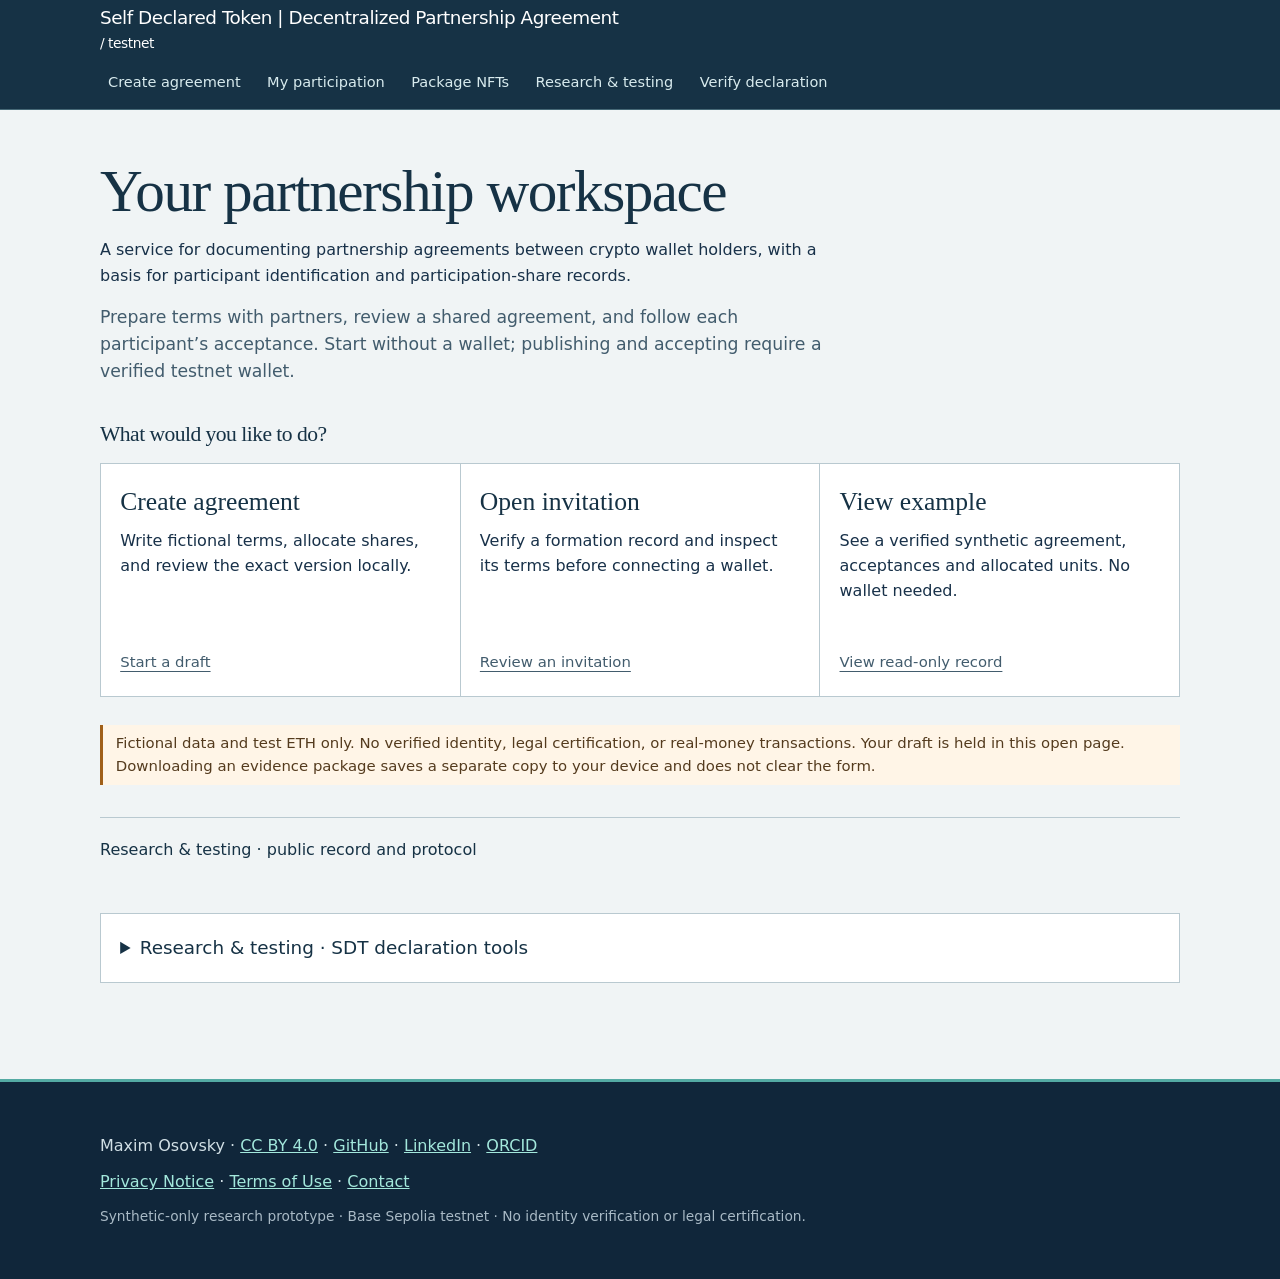
==== commit 60adaada: "fix: reduce left padding in action cards" ====
--- a/index.html
+++ b/index.html
@@ -5,6 +5,6 @@
   <script type="module" crossorigin src="./assets/http-DfqyRnB-.js"></script>
   <script type="module" crossorigin src="./assets/main-B9jixp7b.js"></script>
   <link rel="stylesheet" crossorigin href="./assets/style-EUnIR0Ko.css">
-  <link rel="stylesheet" crossorigin href="./assets/site-pSf240tn.css">
+  <link rel="stylesheet" crossorigin href="./assets/site-iw3510Fv.css">
 </head><body><a class="skip-link" href="#main">Skip to main content</a><header class="site-header"><div class="site-header-inner"><a class="brand" href="./">Self Declared Token | Decentralized Partnership Agreement <small> / testnet</small></a><nav class="site-links" aria-label="Site navigation"><a href="./dpa.html">Create agreement</a><a href="./shares.html">My participation</a><a href="./packages.html">Package NFTs</a><a href="./sale.html">Research & testing</a><a href="./verify.html">Verify declaration</a></nav></div></header><main id="main"><div class="workspace-intro"><h1>Your partnership workspace</h1><p>A service for documenting partnership agreements between crypto wallet holders, with a basis for participant identification and participation-share records.</p><p>Prepare terms with partners, review a shared agreement, and follow each participant’s acceptance. Start without a wallet; publishing and accepting require a verified testnet wallet.</p></div><section id="workspace-actions" aria-label="Start here"><h2>What would you like to do?</h2><div class="action-grid"><a href="./dpa.html#compose-workflow" class="workspace-action"><strong>Create agreement</strong><span>Write fictional terms, allocate shares, and review the exact version locally.</span><span class="action-go">Start a draft</span></a><a href="./dpa.html#invitation-workflow" class="workspace-action"><strong>Open invitation</strong><span>Verify a formation record and inspect its terms before connecting a wallet.</span><span class="action-go">Review an invitation</span></a><a href="./verify.html" class="workspace-action"><strong>View example</strong><span>See a verified synthetic agreement, acceptances and allocated units. No wallet needed.</span><span class="action-go">View read-only record</span></a></div></section><p class="quick-warning">Fictional data and test ETH only. No verified identity, legal certification, or real-money transactions. Your draft is held in this open page. Downloading an evidence package saves a separate copy to your device and does not clear the form.</p>
 <details class="research"><summary>Research &amp; testing · public record and protocol</summary><p><a href="./verify.html">Verify a historical declaration against an acceptance record (read-only; private inputs processed locally)</a></p><div class="intro-grid"><section id="what"><h2>Identity basis, agreement and participation</h2><p>A reusable Self-Declared Token (SDT) links a wallet to self-declared passport details; it is not a verified identity or unique-person certificate. A Decentralized Partnership Agreement (DPA) records a version and hash of separate off-chain terms, named participant wallets and shares, and their individual acceptances. The separate pre-authenticated route described in the research is not implemented.</p></section><section id="why"><h2>Preserve a basis for later attribution</h2><p>A signature alone does not identify a person. A participant has a reason to retain evidence connecting a wallet, declaration and assent if rights are disputed. A self-declared banking transaction identifier may support later documentary tracing; no bank issues or verifies the SDT. Neither attribution nor enforceable rights are guaranteed.</p></section></div><section id="how"><h2>From draft to participation</h2><ol class="steps"><li><strong>1 · SDT</strong>Use fictional identity and banking fields; compute a local hash and mint on testnet.</li><li><strong>2 · DPA</strong>Preview fictional off-chain terms and allocations locally. Deployment requires wallet, chain and verified SDT contract.</li><li><strong>3 · Accept</strong>Each listed wallet reviews exact evidence and individually signs; the hash does not preserve lost text.</li><li><strong>4 · Units</strong>After all accept, claim allocated units. Sale and collateral/loan are optional experiments, not transfers of legal rights.</li></ol></section><section><h2>SDT declaration hashing</h2><p>New SDT v2 hashes bind all 13 exact entered synthetic fields: name, birth date, passport number, transaction number, bank name, SWIFT/BIC, account number, transaction date, time, time zone, amount, currency and recipient. These fields are not independently verified and do not establish that a bank or transfer exists.</p></section></details><details id="sdt-tools"><summary>Research &amp; testing · SDT declaration tools</summary><p>Compute a declaration hash or inspect an SDT record. These tools support fixed-contract acceptance. Review the versioned formation workflow separately.</p><p class="warning">Never enter real identity or banking details: the unsalted public hash can enable guessing. Use only the fictional fixture on Base Sepolia (84532) or isolated local chain (31337).</p><section><h2>1. Declare locally</h2><label>Full name <input id="fullName" value="Synthetic Alice" name="fullName" autocomplete="off" spellcheck="false"></label><label>Date of birth DD.MM.YYYY <input id="dateOfBirth" value="02.03.1990" name="dateOfBirth" autocomplete="off" inputmode="numeric" spellcheck="false"></label><label>Passport number <input id="passportNumber" value="TEST-0001" name="passportNumber" autocomplete="off" spellcheck="false"></label><div class="bank-trace"><h3>Bank transaction details</h3><p>Use synthetic test data only. All entered fields are included in the SDT hash. Only the predefined synthetic test values below are accepted.</p><label>Transaction number (synthetic only) <input id="bankTransactionId" value="SYNTH-BANK-1" name="bankTransactionId" autocomplete="off" spellcheck="false"></label><label>Bank name (synthetic only) <input id="bankName" value="Fictional Test Bank" name="bankName" autocomplete="off" spellcheck="false"></label><label>SWIFT/BIC (synthetic only) <input id="bankBic" value="TESTUS00XXX" name="bankBic" autocomplete="off" spellcheck="false"></label><label>Account number (synthetic only) <input id="bankAccountNumber" value="TEST-ACCOUNT-0001" name="bankAccountNumber" autocomplete="off" spellcheck="false"></label><label>Transaction date (YYYY-MM-DD, synthetic only) <input id="bankDate" value="2026-01-15" name="bankDate" autocomplete="off" spellcheck="false" inputmode="numeric"></label><label>Transaction time (24-hour HH:MM, synthetic only) <input id="bankTime" value="12:30" name="bankTime" autocomplete="off" spellcheck="false" inputmode="numeric"></label><label>Time zone (explicit UTC offset, synthetic only) <input id="bankTimezone" value="UTC+00:00" name="bankTimezone" autocomplete="off" spellcheck="false"></label><label>Transaction amount (exact decimal, synthetic only) <input id="bankAmount" value="100.00" name="bankAmount" autocomplete="off" inputmode="decimal" spellcheck="false"></label><label>Currency (synthetic transaction, not test ETH) <input id="bankCurrency" value="USD" name="bankCurrency" autocomplete="off" spellcheck="false"></label><label>Recipient (synthetic only) <input id="bankRecipient" value="Synthetic Recipient" name="bankRecipient" autocomplete="off" spellcheck="false"></label></div><button id="hash">Compute hash locally</button><p id="digest" aria-live="polite"></p></section><section><h2>2. Wallet and contracts</h2><button id="connect">Connect browser wallet</button><p id="network" aria-live="polite">Disconnected</p><label>Existing SDT address <input id="sdt" value="0x0b722613e8bCCbE2873336BC970c0Eb0d459082d" placeholder="e.g. 0x1234…" name="sdt" autocomplete="off" spellcheck="false"></label><label>Existing DPA address <input id="dpa" value="" placeholder="e.g. 0x1234…" name="dpa" autocomplete="off" spellcheck="false"></label><button id="deploy-sdt">Deploy SDT with wallet</button><button id="deploy-dpa">Deploy DPA with wallet</button><p>Deployment asks the connected wallet to sign and spend free test ETH. No signing key is embedded in this page.</p></section><section><h2>3. Mint and accept</h2><button id="mint">Mint current local digest</button><label>SDT token ID <input id="tokenId" type="number" min="1" value="1" name="tokenId" autocomplete="off" inputmode="numeric"></label><p id="agreement"></p><button id="accept">Sign and record agreement acceptance</button><button id="inspect">Inspect current records</button><button id="burn">Burn own SDT (historic records survive)</button><p id="output" aria-live="polite"></p></section><section><h2>Private evidence export</h2><button id="export">Export synthetic fields locally</button><p>Export contains plaintext synthetic inputs: keep private. A hash is not encryption or a backup. No identity fields are sent to RPC, contracts, analytics, or third-party scripts. Wallet RPC still sees calldata, hashes, and account metadata.</p></section></details></main><footer><div class="site-footer-inner"><p>Maxim Osovsky · <a href="https://creativecommons.org/licenses/by/4.0/">CC BY 4.0</a> · <a href="https://github.com/maximosovsky">GitHub</a> · <a href="https://www.linkedin.com/in/osovsky/">LinkedIn</a> · <a href="https://orcid.org/0009-0004-1594-0940">ORCID</a></p><p><a href="./privacy.html">Privacy Notice</a> · <a href="./terms.html">Terms of Use</a> · <a href="./contact.html">Contact</a></p><p class="fine-print">Synthetic-only research prototype · Base Sepolia testnet · No identity verification or legal certification.</p></div></footer></body></html>
--- a/assets/site-iw3510Fv.css
+++ b/assets/site-iw3510Fv.css
@@ -0,0 +1 @@
+:root{color-scheme:light;--ink:#15253b;--muted:#54667b;--line:#dce5ec;--paper:#fff;--canvas:#f5f7f8;--navy:#10263a;--teal:#087d77;--soft:#e7f4f1;font-family:ui-sans-serif,system-ui,-apple-system,Segoe UI,sans-serif}*{box-sizing:border-box}html{scroll-behavior:smooth}body{margin:0!important;color:var(--ink)!important;background:var(--canvas)!important;font:16px/1.65 ui-sans-serif,system-ui,-apple-system,Segoe UI,sans-serif!important}a{color:#086c70}a:hover{text-decoration-thickness:2px}a:focus-visible,button:focus-visible,input:focus-visible,textarea:focus-visible{outline:3px solid #086c70;outline-offset:3px}.site-header a:focus-visible{outline-color:#82ddca}.site-header{background:var(--navy);color:#fff;border-bottom:3px solid #21aaa1}.site-header-inner{max-width:1160px;margin:auto;padding:1rem clamp(1.25rem,4vw,2.5rem);display:flex;align-items:center;justify-content:space-between;gap:1rem 2rem;flex-wrap:wrap}.site-header a{color:#d8ebee;text-decoration:none}.site-header a:hover{text-decoration:underline}.brand{color:#fff!important;font-size:1.15rem;font-weight:500;letter-spacing:-.025em}.brand span{color:#69d3c1}.site-links{display:flex;gap:.45rem 1.4rem;flex-wrap:wrap;font-size:.91rem;font-weight:400}.site-links a{display:inline-flex;align-items:center;min-height:44px;padding:.7rem 0}body main{max-width:1160px;margin:0 auto;padding:clamp(1.5rem,4vw,3rem) clamp(1.25rem,4vw,2.5rem) 4rem}body main>nav{font-size:.88rem;color:var(--muted);margin:0 0 1.5rem}h1,h2,h3{line-height:1.18;letter-spacing:-.035em;color:var(--navy)}h1{font-size:clamp(2.1rem,5vw,4rem);max-width:850px;margin:.35rem 0 1rem}h2{font-size:clamp(1.35rem,2.5vw,1.8rem);margin:.25rem 0 1rem}h3{font-size:1.08rem;margin:.3rem 0 .55rem}p{margin:.65rem 0 1rem}body main p,body main a{overflow-wrap:anywhere}body main>p{max-width:850px}body main section{border:1px solid var(--line);background:var(--paper);border-radius:16px;padding:clamp(1.25rem,3vw,2rem);margin:1.1rem 0;box-shadow:0 7px 24px #10263a09}.eyebrow{color:var(--teal);font-size:.78rem;font-weight:500;letter-spacing:.12em;text-transform:uppercase}.hero{background:var(--navy);color:#e4f2f1;padding:clamp(2rem,5vw,4rem);border-radius:22px;margin:0 0 2rem;position:relative;overflow:hidden}.hero:after{content:"";position:absolute;width:240px;height:240px;border:1px solid #367b7d;border-radius:50%;right:-75px;top:-105px;box-shadow:0 0 0 58px #46b9a40f,0 0 0 116px #46b9a40a;pointer-events:none}.hero h1{color:#fff;margin:.5rem 0 1.2rem}.hero .eyebrow{color:#82ddca}.hero p{max-width:700px;color:#c8dade;font-size:1.12rem}.hero-actions{display:flex;gap:.8rem;flex-wrap:wrap;margin-top:1.6rem}.button-link{display:inline-flex;align-items:center;justify-content:center;border-radius:9px;padding:.75rem 1.1rem;background:#74d8c4;color:#10263a!important;text-decoration:none;font-weight:500}.button-link.secondary{background:transparent;border:1px solid #69949c;color:#fff!important}.button-link:hover{filter:brightness(1.08)}.intro-grid{display:grid;grid-template-columns:repeat(2,minmax(0,1fr));gap:1rem}.intro-grid section{margin:0}.section-number{display:inline-block;color:var(--teal);font-size:.8rem;letter-spacing:.12em;font-weight:500;margin-bottom:.6rem}.steps{list-style:none;margin:1rem 0 0;padding:0;display:grid;grid-template-columns:repeat(4,minmax(0,1fr));gap:.9rem}.steps li{border-left:3px solid #26a99a;background:#f4f9f8;padding:1rem;border-radius:0 10px 10px 0}.steps strong{display:block;color:var(--navy);margin-bottom:.4rem}.callout{border-left:4px solid #229e94;background:var(--soft);padding:1rem 1.3rem;border-radius:0 10px 10px 0}.pilot-grid{display:flex;flex-wrap:wrap;gap:.7rem;margin:1rem 0}.pilot-grid span{background:#edf5f4;padding:.55rem .85rem;border-radius:8px;font-weight:400}.workflow-heading{margin:3.5rem 0 1.2rem}.workflow-heading p{color:var(--muted)}body main .warning,body main aside{background:#fff4e4!important;color:#653e19!important;border:1px solid #eac58b!important;border-left:4px solid #d68b29!important;padding:1rem 1.25rem;border-radius:10px;max-width:none}body main section label,body main details[id=sdt-tools] label{display:block;margin:1rem 0;color:var(--ink);font-weight:400}body main input:not([type=checkbox]),body main textarea{font:inherit;background:#fff!important;color:var(--ink)!important;border:1px solid #b8c9d2;border-radius:8px;padding:.68rem .85rem;margin:.4rem 0;display:block;width:100%;max-width:100%}body main input[type=checkbox]{accent-color:var(--teal);display:inline-block;width:auto;margin-right:.4rem}body main button{font:inherit;font-weight:500;background:#086c70;color:#fff;border:0;border-radius:8px;padding:.72rem 1.1rem;margin:.35rem .55rem .35rem 0;cursor:pointer}body main button:hover:not(:disabled){background:#064f53}body main button:disabled{opacity:.48;cursor:not-allowed}body main pre,body main #progress,body main #invitation,body main #status,body main #digest,body main #output,body main #network{background:#edf3f5;color:var(--ink);border:1px solid var(--line);padding:.8rem 1rem;border-radius:8px;white-space:pre-wrap;overflow-wrap:anywhere}body main pre:empty,body main #progress:empty,body main #invitation:empty,body main #digest:empty,body main #output:empty{display:none}body main #people{max-width:850px}body>footer{background:#10263a;color:#d1dfe5;padding:2.5rem clamp(1.25rem,4vw,2.5rem)}body>footer .site-footer-inner{max-width:1080px;margin:auto}body>footer .mission{font-size:1.06rem;color:#fff;max-width:900px}body>footer a{color:#a3e8dc}body>footer p{margin:.7rem 0}body>footer .fine-print{font-size:.86rem;color:#a9bac6}@media(max-width:760px){.intro-grid{grid-template-columns:1fr}.steps{grid-template-columns:repeat(2,minmax(0,1fr))}.site-links{gap:.4rem .9rem}}@media(max-width:520px){.steps{grid-template-columns:1fr}.hero{padding:1.6rem}.site-header-inner{align-items:flex-start}.site-links{font-size:.83rem}body main{padding-left:1rem;padding-right:1rem}body main section{padding:1.2rem}.hero-actions .button-link{width:100%}}@media(prefers-reduced-motion:reduce){html{scroll-behavior:auto}}.skip-link{position:absolute;left:1rem;top:-10rem;z-index:100;background:#fff;color:#10263a;padding:.65rem 1rem;border:2px solid #087d77;border-radius:6px}.skip-link:focus-visible{top:1rem;outline:3px solid #086c70}body main summary:focus-visible,body main select:focus-visible{outline:3px solid #086c70;outline-offset:3px}body main [aria-invalid=true]{border:2px solid #b53932!important}body main .field-error{color:#a32122;font-weight:600;margin:.2rem 0 .65rem;overflow-wrap:anywhere}h1,h2,h3{text-wrap:balance;scroll-margin-top:1.5rem}button,a{touch-action:manipulation}body main pre{font-variant-numeric:tabular-nums}.workflow-map{padding:.8rem 1.1rem;background:#e7f4f1;border-left:4px solid #087d77;border-radius:7px;max-width:900px}body main details[id=sdt-tools]{margin:2rem 0;border:1px solid var(--line);border-radius:14px;background:#fff;padding:1.2rem}body main details[id=sdt-tools]>summary{cursor:pointer;font-weight:500;color:var(--navy);font-size:1.15rem}body main details[id=sdt-tools]>section{box-shadow:none}body main #verified-document{max-width:900px}.site-links a[aria-current=page]{background:#d8ebee;color:#10263a;border-radius:7px;padding:.55rem .7rem;text-decoration:underline;text-underline-offset:.25em}body main>nav{display:flex;align-items:center;gap:.5rem;flex-wrap:wrap}body main>nav a{display:inline-flex;align-items:center;min-height:44px;padding:.55rem .65rem;border-radius:6px;background:#e7f4f1}body main .action-feedback{display:none;background:#fff4e4;color:#653e19;border:1px solid #d68b29;border-left:4px solid #b53932;border-radius:7px;padding:.65rem .85rem;margin:.4rem 0 1rem;white-space:pre-wrap;overflow-wrap:anywhere}body main .action-feedback:not(:empty){display:block}body main .action-feedback:focus{outline:3px solid #086c70;outline-offset:2px}body main .prerequisite{font-size:.92rem;line-height:1.45;margin:.55rem 0}.secondary-context{margin-top:2rem}body main .secondary-context .warning{display:none}@media(max-width:520px){body main .prerequisite{margin:.45rem 0}body main section label{margin:.6rem 0}body main section:first-of-type{margin-top:.65rem}}:root{--ink:#183149;--muted:#425c6d;--line:#b9c9d0;--paper:#fff;--canvas:#f0f4f5;--navy:#163245;--teal:#086c70;--soft:#e3eff0}body{line-height:1.58!important}body main{padding-top:1.25rem}body main p{max-width:74ch}body main>p{max-width:74ch}.site-header{border-bottom:1px solid #466977}.site-header-inner{padding-top:.35rem;padding-bottom:.35rem;gap:.25rem 1.5rem}.brand{white-space:nowrap}.site-links{gap:0 .65rem}.site-links a{padding:.55rem .5rem;min-height:44px}.site-links a[aria-current=page]{background:transparent;color:#fff;border-radius:0;box-shadow:inset 0 -2px #74d8c4;padding:.55rem .5rem;text-decoration:none}body main section{border:0;border-top:1px solid var(--line);border-radius:0;box-shadow:none;margin:1rem 0;padding:1.3rem 0;background:transparent}h1,h2,h3{font-family:Georgia,Times New Roman,serif;font-weight:400;letter-spacing:-.025em}body main strong{font-weight:500}h1{font-size:clamp(2.2rem,4.7vw,3.7rem);max-width:21ch}h2{font-size:clamp(1.45rem,2.4vw,1.95rem)}.hero{border-radius:0;background:#163245;border-left:5px solid #5bb4ac;margin:0 0 1.2rem;padding:clamp(1.5rem,3vw,2.5rem)}.hero:after{display:none}.hero h1{max-width:20ch;margin:0 0 .5rem}.hero p{margin:.3rem 0 .8rem;max-width:60ch;font-size:1.05rem}.hero-actions{margin-top:1rem}.button-link{min-height:44px;border-radius:3px}.button-link.secondary{border-color:#b4d3d1}#public-pilot{border:1px solid var(--line);border-left:5px solid var(--teal);padding:clamp(1rem,2.5vw,1.6rem);background:#fff;margin:0 0 1.8rem}#public-pilot h2{margin:0 0 .65rem}.record{display:grid;grid-template-columns:repeat(2,minmax(0,1fr));border-top:1px solid var(--line);margin:.8rem 0}.record>div{display:grid;grid-template-columns:minmax(95px,1fr) 2.3fr;gap:.5rem;padding:.65rem 0;border-bottom:1px solid var(--line)}.record dt{font-size:.85rem;color:var(--muted);font-weight:400}.record dd{margin:0;font-weight:400}.record>div:nth-child(odd){padding-right:1.2rem}.contract-links{font-size:.87rem;line-height:1.5}.contract-links a{overflow-wrap:anywhere}.intro-grid{gap:1.5rem}.intro-grid section{padding:1.2rem 0}.steps li{background:transparent;border-radius:0;border-left:2px solid var(--teal);padding:.5rem .8rem}.section-number{font-size:.87rem;letter-spacing:0;text-transform:none}.callout,.workflow-map{border-radius:0}body main .quick-warning{max-width:none;margin:.45rem 0 .75rem;border-left:3px solid #a05f18;padding:.4rem .8rem;background:#fff5e7;color:#543b1e;font-size:.93rem}body main .flow-details{margin:.65rem 0 1rem;border:1px solid var(--line);background:#fff}body main .flow-details summary{cursor:pointer;min-height:44px;padding:.55rem .8rem;font-weight:500;display:flex;align-items:center}body main .flow-details aside{margin:0!important;border:0!important;border-top:1px solid var(--line)!important;border-left:3px solid #a05f18!important;border-radius:0!important;font-size:.94rem}body main .setup-note{font-size:.92rem;color:var(--muted);max-width:74ch}body main section:first-of-type{margin-top:.6rem}body main button{min-height:44px;border-radius:4px}body main input:not([type=checkbox]),body main textarea{border-radius:4px;min-height:44px}body main details[id=sdt-tools]{border-radius:0}body main pre,body main #progress,body main #invitation,body main #status,body main #digest,body main #output,body main #network{border-radius:3px}body main .warning,body main aside{border-radius:3px}body>footer{border-top:3px solid #54aaa3}body>footer .mission{font-family:Georgia,Times New Roman,serif;font-size:1.1rem}@media(max-width:760px){.site-header-inner{display:block}.brand{display:inline-flex;align-items:center;min-height:44px}.site-links{display:flex;flex-wrap:wrap;gap:0 .2rem}.site-links a{font-size:.88rem;padding:.5rem .38rem;min-height:44px}.site-links a[aria-current=page]{padding:.5rem .38rem}.record{grid-template-columns:1fr}}@media(max-width:520px){.site-links{justify-content:space-between}.site-links a{font-size:.79rem;line-height:1.15;padding:.45rem .22rem}.site-links a[aria-current=page]{padding:.45rem .22rem}.hero{padding:1.2rem}.hero h1{font-size:2.25rem}.hero-actions{gap:.5rem}.record>div{grid-template-columns:100px 1fr}.record>div:nth-child(odd){padding-right:0}body main{padding-top:1rem}body main section{padding:1rem 0}}body main .workspace-intro{padding:1.4rem 0 .6rem;max-width:820px}.workspace-intro h1{max-width:none;margin:.3rem 0 .55rem}.workspace-intro>p:last-child{font-size:1.08rem;color:var(--muted);max-width:68ch}body main #workspace-actions{border:0;padding:.35rem 0 1.3rem;margin:0;background:transparent}#workspace-actions h2{font-size:1.35rem;margin:.3rem 0 1rem}.action-grid{display:grid;grid-template-columns:repeat(3,minmax(0,1fr));gap:1px;background:var(--line);border:1px solid var(--line)}body main .workspace-action{display:flex;min-height:232px;flex-direction:column;gap:.65rem;background:#fff;color:var(--ink);padding:1.4rem 1.4rem 1.4rem 1.2rem;text-decoration:none;overflow-wrap:anywhere}.workspace-action:hover,.workspace-action:focus-visible{background:#ecf5f3}.workspace-action .action-number,.step-kicker{color:var(--teal);font-size:.82rem;font-weight:500;letter-spacing:.06em;text-transform:uppercase}.workspace-action strong{font:400 clamp(1.35rem,2vw,1.8rem)/1.2 Georgia,"Times New Roman",serif;color:var(--navy)}.workspace-action>span:nth-child(3){font-size:.93rem;color:var(--muted);line-height:1.5}.workspace-action .action-go{color:#086c70;font-weight:500;margin-top:auto;text-decoration:underline;text-underline-offset:.25em}body main .research{border-top:1px solid var(--line);margin:2rem 0;padding:.6rem 0}body main .research>summary{cursor:pointer;display:flex;align-items:center;min-height:44px;font-weight:500;color:var(--navy)}body main .research>summary:hover{text-decoration:underline;text-underline-offset:.2em}body main .research #public-pilot{margin-top:1rem}.page-jump{display:flex;flex-wrap:wrap;gap:.45rem .85rem;border-block:1px solid var(--line);padding:.5rem 0;margin:1rem 0}body main .page-jump a{background:none;border-radius:0;padding:.4rem .2rem;text-decoration:underline;text-underline-offset:.2em}.step-kicker{margin:0 0 .3rem!important}body main section[id$=-workflow]{scroll-margin-top:1.5rem;max-width:880px}body main section[id$=-workflow] h2{margin:.25rem 0 .7rem}body main section[id$=-workflow]>p{max-width:67ch}body main .technical{margin:1.1rem 0;border:1px solid var(--line);border-left:3px solid var(--teal);padding:.3rem 1rem 1rem;background:#fff}body main .technical>summary{min-height:44px;cursor:pointer;font-weight:500;padding:.5rem 0}body main .example-link{margin:.85rem 0}body main .participation-overview{display:grid;grid-template-columns:repeat(3,minmax(0,1fr));border:1px solid var(--line);background:var(--line);gap:1px;margin:1.4rem 0}.participation-overview>div{background:#fff;display:flex;flex-direction:column;gap:.3rem;padding:1rem 1.25rem}.participation-overview span{font-size:.84rem;color:var(--muted)}.participation-overview strong{font-size:1.05rem;font-weight:500}.participation-overview small{font-size:.82rem;color:var(--muted)}body main #people{display:grid;grid-template-columns:minmax(0,3fr) minmax(6rem,1fr);gap:0 1rem;max-width:880px}body main #people label{min-width:0}body main #verified-document{max-width:880px}body main .research-content{max-width:880px}@media(max-width:760px){.action-grid{grid-template-columns:1fr}.workspace-action{min-height:0!important}.participation-overview{grid-template-columns:1fr!important}}@media(max-width:390px){body main #people{grid-template-columns:1fr}.site-links a{font-size:.75rem}.brand{font-size:1rem}}body main p.eyebrow,body main p.step-kicker{font-weight:400}.site-header-inner .brand{display:block;flex:0 1 560px;min-width:0;max-width:100%;white-space:normal;overflow-wrap:anywhere;line-height:1.35;font-weight:500}.site-header-inner .brand small{display:inline-block;font-size:.75em;font-weight:400;white-space:nowrap}
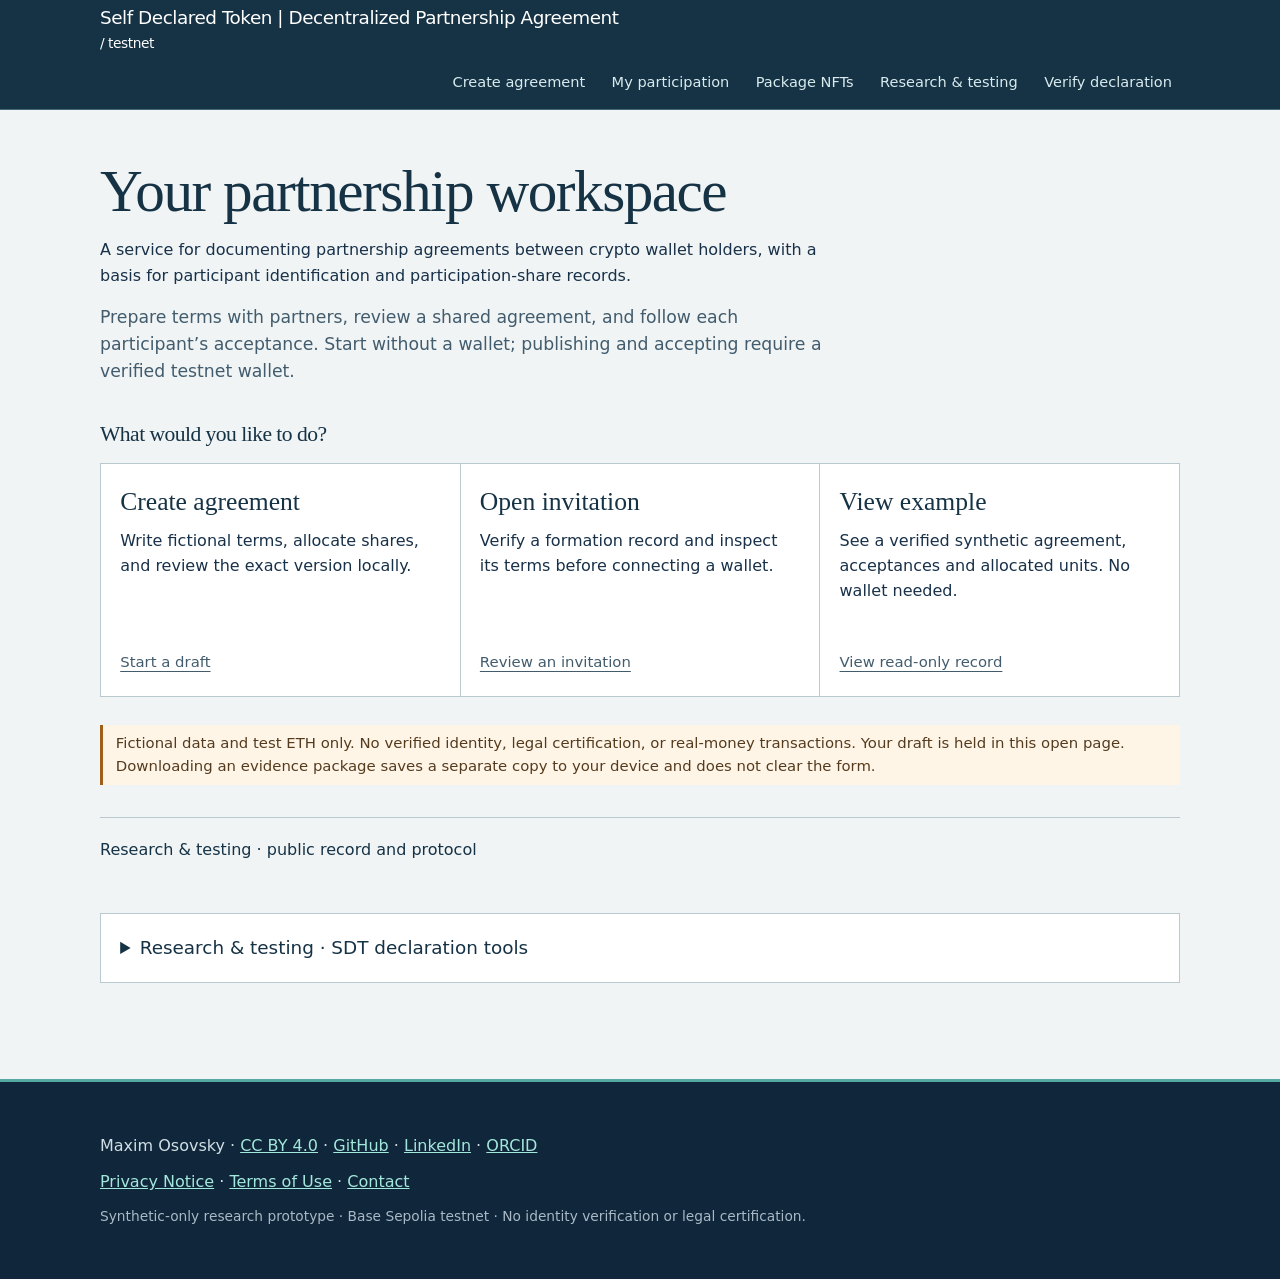
==== commit 7af5f9e1: "fix: nav right-aligned on wide, left on wrap" ====
--- a/index.html
+++ b/index.html
@@ -5,6 +5,6 @@
   <script type="module" crossorigin src="./assets/http-DfqyRnB-.js"></script>
   <script type="module" crossorigin src="./assets/main-B9jixp7b.js"></script>
   <link rel="stylesheet" crossorigin href="./assets/style-EUnIR0Ko.css">
-  <link rel="stylesheet" crossorigin href="./assets/site-iw3510Fv.css">
+  <link rel="stylesheet" crossorigin href="./assets/site-Ha4Ucdie.css">
 </head><body><a class="skip-link" href="#main">Skip to main content</a><header class="site-header"><div class="site-header-inner"><a class="brand" href="./">Self Declared Token | Decentralized Partnership Agreement <small> / testnet</small></a><nav class="site-links" aria-label="Site navigation"><a href="./dpa.html">Create agreement</a><a href="./shares.html">My participation</a><a href="./packages.html">Package NFTs</a><a href="./sale.html">Research & testing</a><a href="./verify.html">Verify declaration</a></nav></div></header><main id="main"><div class="workspace-intro"><h1>Your partnership workspace</h1><p>A service for documenting partnership agreements between crypto wallet holders, with a basis for participant identification and participation-share records.</p><p>Prepare terms with partners, review a shared agreement, and follow each participant’s acceptance. Start without a wallet; publishing and accepting require a verified testnet wallet.</p></div><section id="workspace-actions" aria-label="Start here"><h2>What would you like to do?</h2><div class="action-grid"><a href="./dpa.html#compose-workflow" class="workspace-action"><strong>Create agreement</strong><span>Write fictional terms, allocate shares, and review the exact version locally.</span><span class="action-go">Start a draft</span></a><a href="./dpa.html#invitation-workflow" class="workspace-action"><strong>Open invitation</strong><span>Verify a formation record and inspect its terms before connecting a wallet.</span><span class="action-go">Review an invitation</span></a><a href="./verify.html" class="workspace-action"><strong>View example</strong><span>See a verified synthetic agreement, acceptances and allocated units. No wallet needed.</span><span class="action-go">View read-only record</span></a></div></section><p class="quick-warning">Fictional data and test ETH only. No verified identity, legal certification, or real-money transactions. Your draft is held in this open page. Downloading an evidence package saves a separate copy to your device and does not clear the form.</p>
 <details class="research"><summary>Research &amp; testing · public record and protocol</summary><p><a href="./verify.html">Verify a historical declaration against an acceptance record (read-only; private inputs processed locally)</a></p><div class="intro-grid"><section id="what"><h2>Identity basis, agreement and participation</h2><p>A reusable Self-Declared Token (SDT) links a wallet to self-declared passport details; it is not a verified identity or unique-person certificate. A Decentralized Partnership Agreement (DPA) records a version and hash of separate off-chain terms, named participant wallets and shares, and their individual acceptances. The separate pre-authenticated route described in the research is not implemented.</p></section><section id="why"><h2>Preserve a basis for later attribution</h2><p>A signature alone does not identify a person. A participant has a reason to retain evidence connecting a wallet, declaration and assent if rights are disputed. A self-declared banking transaction identifier may support later documentary tracing; no bank issues or verifies the SDT. Neither attribution nor enforceable rights are guaranteed.</p></section></div><section id="how"><h2>From draft to participation</h2><ol class="steps"><li><strong>1 · SDT</strong>Use fictional identity and banking fields; compute a local hash and mint on testnet.</li><li><strong>2 · DPA</strong>Preview fictional off-chain terms and allocations locally. Deployment requires wallet, chain and verified SDT contract.</li><li><strong>3 · Accept</strong>Each listed wallet reviews exact evidence and individually signs; the hash does not preserve lost text.</li><li><strong>4 · Units</strong>After all accept, claim allocated units. Sale and collateral/loan are optional experiments, not transfers of legal rights.</li></ol></section><section><h2>SDT declaration hashing</h2><p>New SDT v2 hashes bind all 13 exact entered synthetic fields: name, birth date, passport number, transaction number, bank name, SWIFT/BIC, account number, transaction date, time, time zone, amount, currency and recipient. These fields are not independently verified and do not establish that a bank or transfer exists.</p></section></details><details id="sdt-tools"><summary>Research &amp; testing · SDT declaration tools</summary><p>Compute a declaration hash or inspect an SDT record. These tools support fixed-contract acceptance. Review the versioned formation workflow separately.</p><p class="warning">Never enter real identity or banking details: the unsalted public hash can enable guessing. Use only the fictional fixture on Base Sepolia (84532) or isolated local chain (31337).</p><section><h2>1. Declare locally</h2><label>Full name <input id="fullName" value="Synthetic Alice" name="fullName" autocomplete="off" spellcheck="false"></label><label>Date of birth DD.MM.YYYY <input id="dateOfBirth" value="02.03.1990" name="dateOfBirth" autocomplete="off" inputmode="numeric" spellcheck="false"></label><label>Passport number <input id="passportNumber" value="TEST-0001" name="passportNumber" autocomplete="off" spellcheck="false"></label><div class="bank-trace"><h3>Bank transaction details</h3><p>Use synthetic test data only. All entered fields are included in the SDT hash. Only the predefined synthetic test values below are accepted.</p><label>Transaction number (synthetic only) <input id="bankTransactionId" value="SYNTH-BANK-1" name="bankTransactionId" autocomplete="off" spellcheck="false"></label><label>Bank name (synthetic only) <input id="bankName" value="Fictional Test Bank" name="bankName" autocomplete="off" spellcheck="false"></label><label>SWIFT/BIC (synthetic only) <input id="bankBic" value="TESTUS00XXX" name="bankBic" autocomplete="off" spellcheck="false"></label><label>Account number (synthetic only) <input id="bankAccountNumber" value="TEST-ACCOUNT-0001" name="bankAccountNumber" autocomplete="off" spellcheck="false"></label><label>Transaction date (YYYY-MM-DD, synthetic only) <input id="bankDate" value="2026-01-15" name="bankDate" autocomplete="off" spellcheck="false" inputmode="numeric"></label><label>Transaction time (24-hour HH:MM, synthetic only) <input id="bankTime" value="12:30" name="bankTime" autocomplete="off" spellcheck="false" inputmode="numeric"></label><label>Time zone (explicit UTC offset, synthetic only) <input id="bankTimezone" value="UTC+00:00" name="bankTimezone" autocomplete="off" spellcheck="false"></label><label>Transaction amount (exact decimal, synthetic only) <input id="bankAmount" value="100.00" name="bankAmount" autocomplete="off" inputmode="decimal" spellcheck="false"></label><label>Currency (synthetic transaction, not test ETH) <input id="bankCurrency" value="USD" name="bankCurrency" autocomplete="off" spellcheck="false"></label><label>Recipient (synthetic only) <input id="bankRecipient" value="Synthetic Recipient" name="bankRecipient" autocomplete="off" spellcheck="false"></label></div><button id="hash">Compute hash locally</button><p id="digest" aria-live="polite"></p></section><section><h2>2. Wallet and contracts</h2><button id="connect">Connect browser wallet</button><p id="network" aria-live="polite">Disconnected</p><label>Existing SDT address <input id="sdt" value="0x0b722613e8bCCbE2873336BC970c0Eb0d459082d" placeholder="e.g. 0x1234…" name="sdt" autocomplete="off" spellcheck="false"></label><label>Existing DPA address <input id="dpa" value="" placeholder="e.g. 0x1234…" name="dpa" autocomplete="off" spellcheck="false"></label><button id="deploy-sdt">Deploy SDT with wallet</button><button id="deploy-dpa">Deploy DPA with wallet</button><p>Deployment asks the connected wallet to sign and spend free test ETH. No signing key is embedded in this page.</p></section><section><h2>3. Mint and accept</h2><button id="mint">Mint current local digest</button><label>SDT token ID <input id="tokenId" type="number" min="1" value="1" name="tokenId" autocomplete="off" inputmode="numeric"></label><p id="agreement"></p><button id="accept">Sign and record agreement acceptance</button><button id="inspect">Inspect current records</button><button id="burn">Burn own SDT (historic records survive)</button><p id="output" aria-live="polite"></p></section><section><h2>Private evidence export</h2><button id="export">Export synthetic fields locally</button><p>Export contains plaintext synthetic inputs: keep private. A hash is not encryption or a backup. No identity fields are sent to RPC, contracts, analytics, or third-party scripts. Wallet RPC still sees calldata, hashes, and account metadata.</p></section></details></main><footer><div class="site-footer-inner"><p>Maxim Osovsky · <a href="https://creativecommons.org/licenses/by/4.0/">CC BY 4.0</a> · <a href="https://github.com/maximosovsky">GitHub</a> · <a href="https://www.linkedin.com/in/osovsky/">LinkedIn</a> · <a href="https://orcid.org/0009-0004-1594-0940">ORCID</a></p><p><a href="./privacy.html">Privacy Notice</a> · <a href="./terms.html">Terms of Use</a> · <a href="./contact.html">Contact</a></p><p class="fine-print">Synthetic-only research prototype · Base Sepolia testnet · No identity verification or legal certification.</p></div></footer></body></html>
--- a/assets/site-Ha4Ucdie.css
+++ b/assets/site-Ha4Ucdie.css
@@ -0,0 +1 @@
+:root{color-scheme:light;--ink:#15253b;--muted:#54667b;--line:#dce5ec;--paper:#fff;--canvas:#f5f7f8;--navy:#10263a;--teal:#087d77;--soft:#e7f4f1;font-family:ui-sans-serif,system-ui,-apple-system,Segoe UI,sans-serif}*{box-sizing:border-box}html{scroll-behavior:smooth}body{margin:0!important;color:var(--ink)!important;background:var(--canvas)!important;font:16px/1.65 ui-sans-serif,system-ui,-apple-system,Segoe UI,sans-serif!important}a{color:#086c70}a:hover{text-decoration-thickness:2px}a:focus-visible,button:focus-visible,input:focus-visible,textarea:focus-visible{outline:3px solid #086c70;outline-offset:3px}.site-header a:focus-visible{outline-color:#82ddca}.site-header{background:var(--navy);color:#fff;border-bottom:3px solid #21aaa1}.site-header-inner{max-width:1160px;margin:auto;padding:1rem clamp(1.25rem,4vw,2.5rem);display:flex;align-items:center;gap:1rem 2rem;flex-wrap:wrap}.site-header a{color:#d8ebee;text-decoration:none}.site-header a:hover{text-decoration:underline}.brand{color:#fff!important;font-size:1.15rem;font-weight:500;letter-spacing:-.025em}.brand span{color:#69d3c1}.site-links{display:flex;gap:.45rem 1.4rem;flex-wrap:wrap;font-size:.91rem;font-weight:400;margin-left:auto}.site-links a{display:inline-flex;align-items:center;min-height:44px;padding:.7rem 0}body main{max-width:1160px;margin:0 auto;padding:clamp(1.5rem,4vw,3rem) clamp(1.25rem,4vw,2.5rem) 4rem}body main>nav{font-size:.88rem;color:var(--muted);margin:0 0 1.5rem}h1,h2,h3{line-height:1.18;letter-spacing:-.035em;color:var(--navy)}h1{font-size:clamp(2.1rem,5vw,4rem);max-width:850px;margin:.35rem 0 1rem}h2{font-size:clamp(1.35rem,2.5vw,1.8rem);margin:.25rem 0 1rem}h3{font-size:1.08rem;margin:.3rem 0 .55rem}p{margin:.65rem 0 1rem}body main p,body main a{overflow-wrap:anywhere}body main>p{max-width:850px}body main section{border:1px solid var(--line);background:var(--paper);border-radius:16px;padding:clamp(1.25rem,3vw,2rem);margin:1.1rem 0;box-shadow:0 7px 24px #10263a09}.eyebrow{color:var(--teal);font-size:.78rem;font-weight:500;letter-spacing:.12em;text-transform:uppercase}.hero{background:var(--navy);color:#e4f2f1;padding:clamp(2rem,5vw,4rem);border-radius:22px;margin:0 0 2rem;position:relative;overflow:hidden}.hero:after{content:"";position:absolute;width:240px;height:240px;border:1px solid #367b7d;border-radius:50%;right:-75px;top:-105px;box-shadow:0 0 0 58px #46b9a40f,0 0 0 116px #46b9a40a;pointer-events:none}.hero h1{color:#fff;margin:.5rem 0 1.2rem}.hero .eyebrow{color:#82ddca}.hero p{max-width:700px;color:#c8dade;font-size:1.12rem}.hero-actions{display:flex;gap:.8rem;flex-wrap:wrap;margin-top:1.6rem}.button-link{display:inline-flex;align-items:center;justify-content:center;border-radius:9px;padding:.75rem 1.1rem;background:#74d8c4;color:#10263a!important;text-decoration:none;font-weight:500}.button-link.secondary{background:transparent;border:1px solid #69949c;color:#fff!important}.button-link:hover{filter:brightness(1.08)}.intro-grid{display:grid;grid-template-columns:repeat(2,minmax(0,1fr));gap:1rem}.intro-grid section{margin:0}.section-number{display:inline-block;color:var(--teal);font-size:.8rem;letter-spacing:.12em;font-weight:500;margin-bottom:.6rem}.steps{list-style:none;margin:1rem 0 0;padding:0;display:grid;grid-template-columns:repeat(4,minmax(0,1fr));gap:.9rem}.steps li{border-left:3px solid #26a99a;background:#f4f9f8;padding:1rem;border-radius:0 10px 10px 0}.steps strong{display:block;color:var(--navy);margin-bottom:.4rem}.callout{border-left:4px solid #229e94;background:var(--soft);padding:1rem 1.3rem;border-radius:0 10px 10px 0}.pilot-grid{display:flex;flex-wrap:wrap;gap:.7rem;margin:1rem 0}.pilot-grid span{background:#edf5f4;padding:.55rem .85rem;border-radius:8px;font-weight:400}.workflow-heading{margin:3.5rem 0 1.2rem}.workflow-heading p{color:var(--muted)}body main .warning,body main aside{background:#fff4e4!important;color:#653e19!important;border:1px solid #eac58b!important;border-left:4px solid #d68b29!important;padding:1rem 1.25rem;border-radius:10px;max-width:none}body main section label,body main details[id=sdt-tools] label{display:block;margin:1rem 0;color:var(--ink);font-weight:400}body main input:not([type=checkbox]),body main textarea{font:inherit;background:#fff!important;color:var(--ink)!important;border:1px solid #b8c9d2;border-radius:8px;padding:.68rem .85rem;margin:.4rem 0;display:block;width:100%;max-width:100%}body main input[type=checkbox]{accent-color:var(--teal);display:inline-block;width:auto;margin-right:.4rem}body main button{font:inherit;font-weight:500;background:#086c70;color:#fff;border:0;border-radius:8px;padding:.72rem 1.1rem;margin:.35rem .55rem .35rem 0;cursor:pointer}body main button:hover:not(:disabled){background:#064f53}body main button:disabled{opacity:.48;cursor:not-allowed}body main pre,body main #progress,body main #invitation,body main #status,body main #digest,body main #output,body main #network{background:#edf3f5;color:var(--ink);border:1px solid var(--line);padding:.8rem 1rem;border-radius:8px;white-space:pre-wrap;overflow-wrap:anywhere}body main pre:empty,body main #progress:empty,body main #invitation:empty,body main #digest:empty,body main #output:empty{display:none}body main #people{max-width:850px}body>footer{background:#10263a;color:#d1dfe5;padding:2.5rem clamp(1.25rem,4vw,2.5rem)}body>footer .site-footer-inner{max-width:1080px;margin:auto}body>footer .mission{font-size:1.06rem;color:#fff;max-width:900px}body>footer a{color:#a3e8dc}body>footer p{margin:.7rem 0}body>footer .fine-print{font-size:.86rem;color:#a9bac6}@media(max-width:760px){.intro-grid{grid-template-columns:1fr}.steps{grid-template-columns:repeat(2,minmax(0,1fr))}.site-links{gap:.4rem .9rem}}@media(max-width:520px){.steps{grid-template-columns:1fr}.hero{padding:1.6rem}.site-header-inner{align-items:flex-start}.site-links{font-size:.83rem}body main{padding-left:1rem;padding-right:1rem}body main section{padding:1.2rem}.hero-actions .button-link{width:100%}}@media(prefers-reduced-motion:reduce){html{scroll-behavior:auto}}.skip-link{position:absolute;left:1rem;top:-10rem;z-index:100;background:#fff;color:#10263a;padding:.65rem 1rem;border:2px solid #087d77;border-radius:6px}.skip-link:focus-visible{top:1rem;outline:3px solid #086c70}body main summary:focus-visible,body main select:focus-visible{outline:3px solid #086c70;outline-offset:3px}body main [aria-invalid=true]{border:2px solid #b53932!important}body main .field-error{color:#a32122;font-weight:600;margin:.2rem 0 .65rem;overflow-wrap:anywhere}h1,h2,h3{text-wrap:balance;scroll-margin-top:1.5rem}button,a{touch-action:manipulation}body main pre{font-variant-numeric:tabular-nums}.workflow-map{padding:.8rem 1.1rem;background:#e7f4f1;border-left:4px solid #087d77;border-radius:7px;max-width:900px}body main details[id=sdt-tools]{margin:2rem 0;border:1px solid var(--line);border-radius:14px;background:#fff;padding:1.2rem}body main details[id=sdt-tools]>summary{cursor:pointer;font-weight:500;color:var(--navy);font-size:1.15rem}body main details[id=sdt-tools]>section{box-shadow:none}body main #verified-document{max-width:900px}.site-links a[aria-current=page]{background:#d8ebee;color:#10263a;border-radius:7px;padding:.55rem .7rem;text-decoration:underline;text-underline-offset:.25em}body main>nav{display:flex;align-items:center;gap:.5rem;flex-wrap:wrap}body main>nav a{display:inline-flex;align-items:center;min-height:44px;padding:.55rem .65rem;border-radius:6px;background:#e7f4f1}body main .action-feedback{display:none;background:#fff4e4;color:#653e19;border:1px solid #d68b29;border-left:4px solid #b53932;border-radius:7px;padding:.65rem .85rem;margin:.4rem 0 1rem;white-space:pre-wrap;overflow-wrap:anywhere}body main .action-feedback:not(:empty){display:block}body main .action-feedback:focus{outline:3px solid #086c70;outline-offset:2px}body main .prerequisite{font-size:.92rem;line-height:1.45;margin:.55rem 0}.secondary-context{margin-top:2rem}body main .secondary-context .warning{display:none}@media(max-width:520px){body main .prerequisite{margin:.45rem 0}body main section label{margin:.6rem 0}body main section:first-of-type{margin-top:.65rem}}:root{--ink:#183149;--muted:#425c6d;--line:#b9c9d0;--paper:#fff;--canvas:#f0f4f5;--navy:#163245;--teal:#086c70;--soft:#e3eff0}body{line-height:1.58!important}body main{padding-top:1.25rem}body main p{max-width:74ch}body main>p{max-width:74ch}.site-header{border-bottom:1px solid #466977}.site-header-inner{padding-top:.35rem;padding-bottom:.35rem;gap:.25rem 1.5rem}.brand{white-space:nowrap}.site-links{gap:0 .65rem}.site-links a{padding:.55rem .5rem;min-height:44px}.site-links a[aria-current=page]{background:transparent;color:#fff;border-radius:0;box-shadow:inset 0 -2px #74d8c4;padding:.55rem .5rem;text-decoration:none}body main section{border:0;border-top:1px solid var(--line);border-radius:0;box-shadow:none;margin:1rem 0;padding:1.3rem 0;background:transparent}h1,h2,h3{font-family:Georgia,Times New Roman,serif;font-weight:400;letter-spacing:-.025em}body main strong{font-weight:500}h1{font-size:clamp(2.2rem,4.7vw,3.7rem);max-width:21ch}h2{font-size:clamp(1.45rem,2.4vw,1.95rem)}.hero{border-radius:0;background:#163245;border-left:5px solid #5bb4ac;margin:0 0 1.2rem;padding:clamp(1.5rem,3vw,2.5rem)}.hero:after{display:none}.hero h1{max-width:20ch;margin:0 0 .5rem}.hero p{margin:.3rem 0 .8rem;max-width:60ch;font-size:1.05rem}.hero-actions{margin-top:1rem}.button-link{min-height:44px;border-radius:3px}.button-link.secondary{border-color:#b4d3d1}#public-pilot{border:1px solid var(--line);border-left:5px solid var(--teal);padding:clamp(1rem,2.5vw,1.6rem);background:#fff;margin:0 0 1.8rem}#public-pilot h2{margin:0 0 .65rem}.record{display:grid;grid-template-columns:repeat(2,minmax(0,1fr));border-top:1px solid var(--line);margin:.8rem 0}.record>div{display:grid;grid-template-columns:minmax(95px,1fr) 2.3fr;gap:.5rem;padding:.65rem 0;border-bottom:1px solid var(--line)}.record dt{font-size:.85rem;color:var(--muted);font-weight:400}.record dd{margin:0;font-weight:400}.record>div:nth-child(odd){padding-right:1.2rem}.contract-links{font-size:.87rem;line-height:1.5}.contract-links a{overflow-wrap:anywhere}.intro-grid{gap:1.5rem}.intro-grid section{padding:1.2rem 0}.steps li{background:transparent;border-radius:0;border-left:2px solid var(--teal);padding:.5rem .8rem}.section-number{font-size:.87rem;letter-spacing:0;text-transform:none}.callout,.workflow-map{border-radius:0}body main .quick-warning{max-width:none;margin:.45rem 0 .75rem;border-left:3px solid #a05f18;padding:.4rem .8rem;background:#fff5e7;color:#543b1e;font-size:.93rem}body main .flow-details{margin:.65rem 0 1rem;border:1px solid var(--line);background:#fff}body main .flow-details summary{cursor:pointer;min-height:44px;padding:.55rem .8rem;font-weight:500;display:flex;align-items:center}body main .flow-details aside{margin:0!important;border:0!important;border-top:1px solid var(--line)!important;border-left:3px solid #a05f18!important;border-radius:0!important;font-size:.94rem}body main .setup-note{font-size:.92rem;color:var(--muted);max-width:74ch}body main section:first-of-type{margin-top:.6rem}body main button{min-height:44px;border-radius:4px}body main input:not([type=checkbox]),body main textarea{border-radius:4px;min-height:44px}body main details[id=sdt-tools]{border-radius:0}body main pre,body main #progress,body main #invitation,body main #status,body main #digest,body main #output,body main #network{border-radius:3px}body main .warning,body main aside{border-radius:3px}body>footer{border-top:3px solid #54aaa3}body>footer .mission{font-family:Georgia,Times New Roman,serif;font-size:1.1rem}@media(max-width:760px){.site-header-inner{display:block}.brand{display:inline-flex;align-items:center;min-height:44px}.site-links{display:flex;flex-wrap:wrap;gap:0 .2rem}.site-links a{font-size:.88rem;padding:.5rem .38rem;min-height:44px}.site-links a[aria-current=page]{padding:.5rem .38rem}.record{grid-template-columns:1fr}}@media(max-width:520px){.site-links{justify-content:space-between}.site-links a{font-size:.79rem;line-height:1.15;padding:.45rem .22rem}.site-links a[aria-current=page]{padding:.45rem .22rem}.hero{padding:1.2rem}.hero h1{font-size:2.25rem}.hero-actions{gap:.5rem}.record>div{grid-template-columns:100px 1fr}.record>div:nth-child(odd){padding-right:0}body main{padding-top:1rem}body main section{padding:1rem 0}}body main .workspace-intro{padding:1.4rem 0 .6rem;max-width:820px}.workspace-intro h1{max-width:none;margin:.3rem 0 .55rem}.workspace-intro>p:last-child{font-size:1.08rem;color:var(--muted);max-width:68ch}body main #workspace-actions{border:0;padding:.35rem 0 1.3rem;margin:0;background:transparent}#workspace-actions h2{font-size:1.35rem;margin:.3rem 0 1rem}.action-grid{display:grid;grid-template-columns:repeat(3,minmax(0,1fr));gap:1px;background:var(--line);border:1px solid var(--line)}body main .workspace-action{display:flex;min-height:232px;flex-direction:column;gap:.65rem;background:#fff;color:var(--ink);padding:1.4rem 1.4rem 1.4rem 1.2rem;text-decoration:none;overflow-wrap:anywhere}.workspace-action:hover,.workspace-action:focus-visible{background:#ecf5f3}.workspace-action .action-number,.step-kicker{color:var(--teal);font-size:.82rem;font-weight:500;letter-spacing:.06em;text-transform:uppercase}.workspace-action strong{font:400 clamp(1.35rem,2vw,1.8rem)/1.2 Georgia,"Times New Roman",serif;color:var(--navy)}.workspace-action>span:nth-child(3){font-size:.93rem;color:var(--muted);line-height:1.5}.workspace-action .action-go{color:#086c70;font-weight:500;margin-top:auto;text-decoration:underline;text-underline-offset:.25em}body main .research{border-top:1px solid var(--line);margin:2rem 0;padding:.6rem 0}body main .research>summary{cursor:pointer;display:flex;align-items:center;min-height:44px;font-weight:500;color:var(--navy)}body main .research>summary:hover{text-decoration:underline;text-underline-offset:.2em}body main .research #public-pilot{margin-top:1rem}.page-jump{display:flex;flex-wrap:wrap;gap:.45rem .85rem;border-block:1px solid var(--line);padding:.5rem 0;margin:1rem 0}body main .page-jump a{background:none;border-radius:0;padding:.4rem .2rem;text-decoration:underline;text-underline-offset:.2em}.step-kicker{margin:0 0 .3rem!important}body main section[id$=-workflow]{scroll-margin-top:1.5rem;max-width:880px}body main section[id$=-workflow] h2{margin:.25rem 0 .7rem}body main section[id$=-workflow]>p{max-width:67ch}body main .technical{margin:1.1rem 0;border:1px solid var(--line);border-left:3px solid var(--teal);padding:.3rem 1rem 1rem;background:#fff}body main .technical>summary{min-height:44px;cursor:pointer;font-weight:500;padding:.5rem 0}body main .example-link{margin:.85rem 0}body main .participation-overview{display:grid;grid-template-columns:repeat(3,minmax(0,1fr));border:1px solid var(--line);background:var(--line);gap:1px;margin:1.4rem 0}.participation-overview>div{background:#fff;display:flex;flex-direction:column;gap:.3rem;padding:1rem 1.25rem}.participation-overview span{font-size:.84rem;color:var(--muted)}.participation-overview strong{font-size:1.05rem;font-weight:500}.participation-overview small{font-size:.82rem;color:var(--muted)}body main #people{display:grid;grid-template-columns:minmax(0,3fr) minmax(6rem,1fr);gap:0 1rem;max-width:880px}body main #people label{min-width:0}body main #verified-document{max-width:880px}body main .research-content{max-width:880px}@media(max-width:760px){.action-grid{grid-template-columns:1fr}.workspace-action{min-height:0!important}.participation-overview{grid-template-columns:1fr!important}}@media(max-width:390px){body main #people{grid-template-columns:1fr}.site-links a{font-size:.75rem}.brand{font-size:1rem}}body main p.eyebrow,body main p.step-kicker{font-weight:400}.site-header-inner .brand{display:block;flex:0 1 560px;min-width:0;max-width:100%;white-space:normal;overflow-wrap:anywhere;line-height:1.35;font-weight:500}.site-header-inner .brand small{display:inline-block;font-size:.75em;font-weight:400;white-space:nowrap}
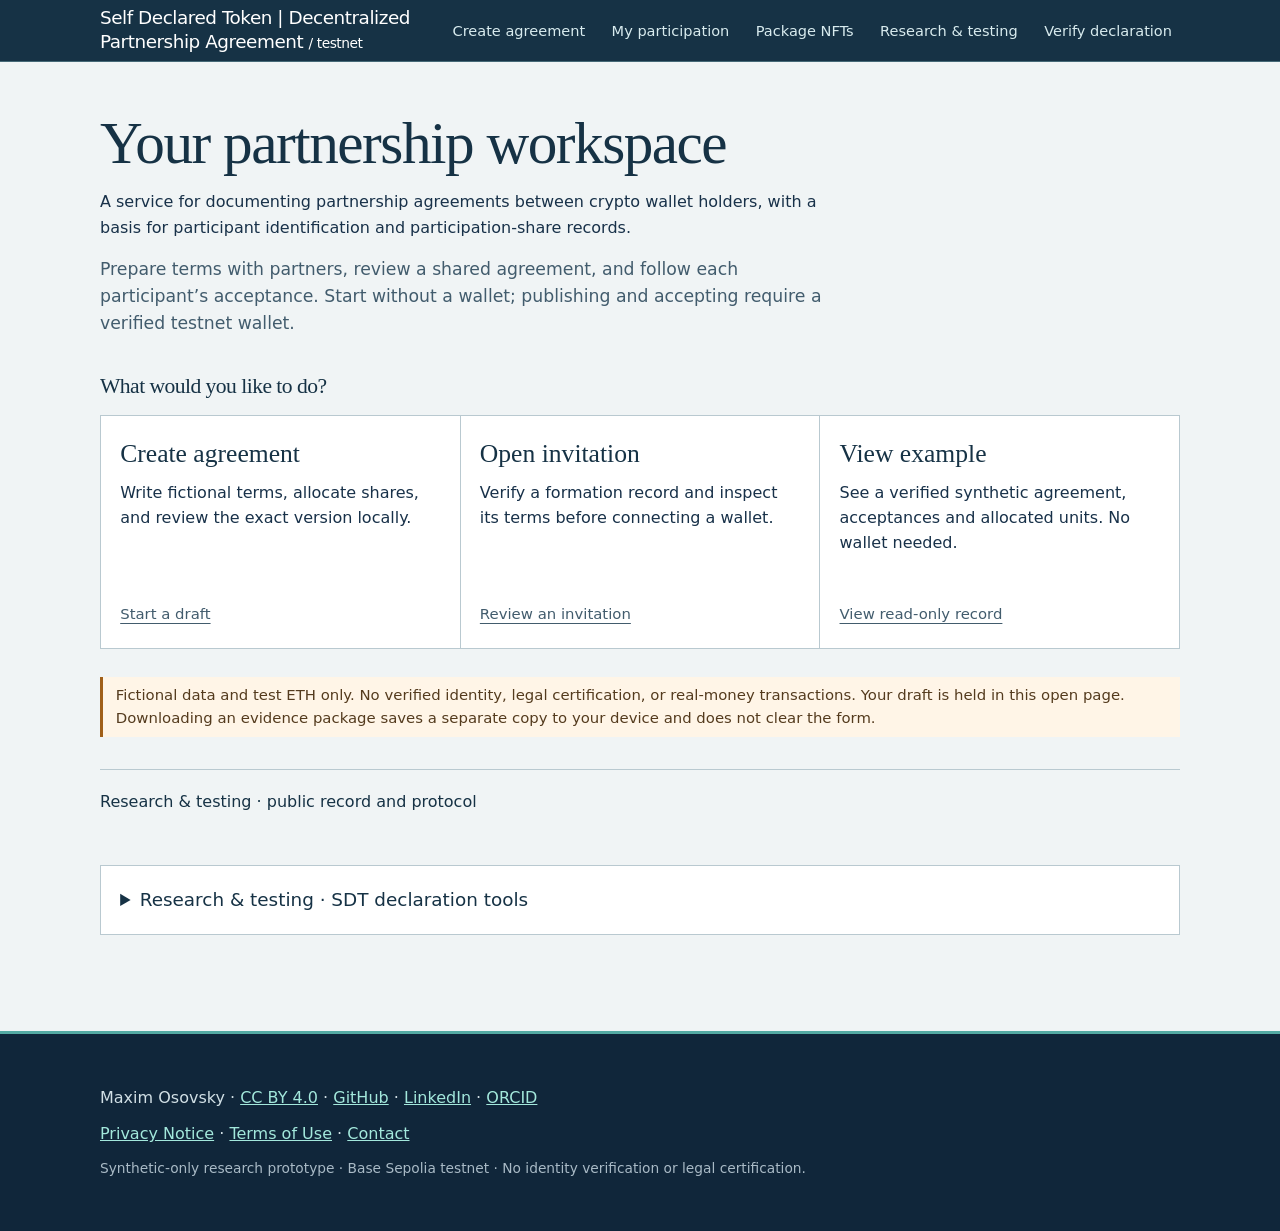
==== commit a5b002ab: "fix: header single-line, no flex-wrap" ====
--- a/index.html
+++ b/index.html
@@ -5,6 +5,6 @@
   <script type="module" crossorigin src="./assets/http-DfqyRnB-.js"></script>
   <script type="module" crossorigin src="./assets/main-B9jixp7b.js"></script>
   <link rel="stylesheet" crossorigin href="./assets/style-EUnIR0Ko.css">
-  <link rel="stylesheet" crossorigin href="./assets/site-Ha4Ucdie.css">
+  <link rel="stylesheet" crossorigin href="./assets/site-BsGRgECv.css">
 </head><body><a class="skip-link" href="#main">Skip to main content</a><header class="site-header"><div class="site-header-inner"><a class="brand" href="./">Self Declared Token | Decentralized Partnership Agreement <small> / testnet</small></a><nav class="site-links" aria-label="Site navigation"><a href="./dpa.html">Create agreement</a><a href="./shares.html">My participation</a><a href="./packages.html">Package NFTs</a><a href="./sale.html">Research & testing</a><a href="./verify.html">Verify declaration</a></nav></div></header><main id="main"><div class="workspace-intro"><h1>Your partnership workspace</h1><p>A service for documenting partnership agreements between crypto wallet holders, with a basis for participant identification and participation-share records.</p><p>Prepare terms with partners, review a shared agreement, and follow each participant’s acceptance. Start without a wallet; publishing and accepting require a verified testnet wallet.</p></div><section id="workspace-actions" aria-label="Start here"><h2>What would you like to do?</h2><div class="action-grid"><a href="./dpa.html#compose-workflow" class="workspace-action"><strong>Create agreement</strong><span>Write fictional terms, allocate shares, and review the exact version locally.</span><span class="action-go">Start a draft</span></a><a href="./dpa.html#invitation-workflow" class="workspace-action"><strong>Open invitation</strong><span>Verify a formation record and inspect its terms before connecting a wallet.</span><span class="action-go">Review an invitation</span></a><a href="./verify.html" class="workspace-action"><strong>View example</strong><span>See a verified synthetic agreement, acceptances and allocated units. No wallet needed.</span><span class="action-go">View read-only record</span></a></div></section><p class="quick-warning">Fictional data and test ETH only. No verified identity, legal certification, or real-money transactions. Your draft is held in this open page. Downloading an evidence package saves a separate copy to your device and does not clear the form.</p>
 <details class="research"><summary>Research &amp; testing · public record and protocol</summary><p><a href="./verify.html">Verify a historical declaration against an acceptance record (read-only; private inputs processed locally)</a></p><div class="intro-grid"><section id="what"><h2>Identity basis, agreement and participation</h2><p>A reusable Self-Declared Token (SDT) links a wallet to self-declared passport details; it is not a verified identity or unique-person certificate. A Decentralized Partnership Agreement (DPA) records a version and hash of separate off-chain terms, named participant wallets and shares, and their individual acceptances. The separate pre-authenticated route described in the research is not implemented.</p></section><section id="why"><h2>Preserve a basis for later attribution</h2><p>A signature alone does not identify a person. A participant has a reason to retain evidence connecting a wallet, declaration and assent if rights are disputed. A self-declared banking transaction identifier may support later documentary tracing; no bank issues or verifies the SDT. Neither attribution nor enforceable rights are guaranteed.</p></section></div><section id="how"><h2>From draft to participation</h2><ol class="steps"><li><strong>1 · SDT</strong>Use fictional identity and banking fields; compute a local hash and mint on testnet.</li><li><strong>2 · DPA</strong>Preview fictional off-chain terms and allocations locally. Deployment requires wallet, chain and verified SDT contract.</li><li><strong>3 · Accept</strong>Each listed wallet reviews exact evidence and individually signs; the hash does not preserve lost text.</li><li><strong>4 · Units</strong>After all accept, claim allocated units. Sale and collateral/loan are optional experiments, not transfers of legal rights.</li></ol></section><section><h2>SDT declaration hashing</h2><p>New SDT v2 hashes bind all 13 exact entered synthetic fields: name, birth date, passport number, transaction number, bank name, SWIFT/BIC, account number, transaction date, time, time zone, amount, currency and recipient. These fields are not independently verified and do not establish that a bank or transfer exists.</p></section></details><details id="sdt-tools"><summary>Research &amp; testing · SDT declaration tools</summary><p>Compute a declaration hash or inspect an SDT record. These tools support fixed-contract acceptance. Review the versioned formation workflow separately.</p><p class="warning">Never enter real identity or banking details: the unsalted public hash can enable guessing. Use only the fictional fixture on Base Sepolia (84532) or isolated local chain (31337).</p><section><h2>1. Declare locally</h2><label>Full name <input id="fullName" value="Synthetic Alice" name="fullName" autocomplete="off" spellcheck="false"></label><label>Date of birth DD.MM.YYYY <input id="dateOfBirth" value="02.03.1990" name="dateOfBirth" autocomplete="off" inputmode="numeric" spellcheck="false"></label><label>Passport number <input id="passportNumber" value="TEST-0001" name="passportNumber" autocomplete="off" spellcheck="false"></label><div class="bank-trace"><h3>Bank transaction details</h3><p>Use synthetic test data only. All entered fields are included in the SDT hash. Only the predefined synthetic test values below are accepted.</p><label>Transaction number (synthetic only) <input id="bankTransactionId" value="SYNTH-BANK-1" name="bankTransactionId" autocomplete="off" spellcheck="false"></label><label>Bank name (synthetic only) <input id="bankName" value="Fictional Test Bank" name="bankName" autocomplete="off" spellcheck="false"></label><label>SWIFT/BIC (synthetic only) <input id="bankBic" value="TESTUS00XXX" name="bankBic" autocomplete="off" spellcheck="false"></label><label>Account number (synthetic only) <input id="bankAccountNumber" value="TEST-ACCOUNT-0001" name="bankAccountNumber" autocomplete="off" spellcheck="false"></label><label>Transaction date (YYYY-MM-DD, synthetic only) <input id="bankDate" value="2026-01-15" name="bankDate" autocomplete="off" spellcheck="false" inputmode="numeric"></label><label>Transaction time (24-hour HH:MM, synthetic only) <input id="bankTime" value="12:30" name="bankTime" autocomplete="off" spellcheck="false" inputmode="numeric"></label><label>Time zone (explicit UTC offset, synthetic only) <input id="bankTimezone" value="UTC+00:00" name="bankTimezone" autocomplete="off" spellcheck="false"></label><label>Transaction amount (exact decimal, synthetic only) <input id="bankAmount" value="100.00" name="bankAmount" autocomplete="off" inputmode="decimal" spellcheck="false"></label><label>Currency (synthetic transaction, not test ETH) <input id="bankCurrency" value="USD" name="bankCurrency" autocomplete="off" spellcheck="false"></label><label>Recipient (synthetic only) <input id="bankRecipient" value="Synthetic Recipient" name="bankRecipient" autocomplete="off" spellcheck="false"></label></div><button id="hash">Compute hash locally</button><p id="digest" aria-live="polite"></p></section><section><h2>2. Wallet and contracts</h2><button id="connect">Connect browser wallet</button><p id="network" aria-live="polite">Disconnected</p><label>Existing SDT address <input id="sdt" value="0x0b722613e8bCCbE2873336BC970c0Eb0d459082d" placeholder="e.g. 0x1234…" name="sdt" autocomplete="off" spellcheck="false"></label><label>Existing DPA address <input id="dpa" value="" placeholder="e.g. 0x1234…" name="dpa" autocomplete="off" spellcheck="false"></label><button id="deploy-sdt">Deploy SDT with wallet</button><button id="deploy-dpa">Deploy DPA with wallet</button><p>Deployment asks the connected wallet to sign and spend free test ETH. No signing key is embedded in this page.</p></section><section><h2>3. Mint and accept</h2><button id="mint">Mint current local digest</button><label>SDT token ID <input id="tokenId" type="number" min="1" value="1" name="tokenId" autocomplete="off" inputmode="numeric"></label><p id="agreement"></p><button id="accept">Sign and record agreement acceptance</button><button id="inspect">Inspect current records</button><button id="burn">Burn own SDT (historic records survive)</button><p id="output" aria-live="polite"></p></section><section><h2>Private evidence export</h2><button id="export">Export synthetic fields locally</button><p>Export contains plaintext synthetic inputs: keep private. A hash is not encryption or a backup. No identity fields are sent to RPC, contracts, analytics, or third-party scripts. Wallet RPC still sees calldata, hashes, and account metadata.</p></section></details></main><footer><div class="site-footer-inner"><p>Maxim Osovsky · <a href="https://creativecommons.org/licenses/by/4.0/">CC BY 4.0</a> · <a href="https://github.com/maximosovsky">GitHub</a> · <a href="https://www.linkedin.com/in/osovsky/">LinkedIn</a> · <a href="https://orcid.org/0009-0004-1594-0940">ORCID</a></p><p><a href="./privacy.html">Privacy Notice</a> · <a href="./terms.html">Terms of Use</a> · <a href="./contact.html">Contact</a></p><p class="fine-print">Synthetic-only research prototype · Base Sepolia testnet · No identity verification or legal certification.</p></div></footer></body></html>
--- a/assets/site-BsGRgECv.css
+++ b/assets/site-BsGRgECv.css
@@ -0,0 +1 @@
+:root{color-scheme:light;--ink:#15253b;--muted:#54667b;--line:#dce5ec;--paper:#fff;--canvas:#f5f7f8;--navy:#10263a;--teal:#087d77;--soft:#e7f4f1;font-family:ui-sans-serif,system-ui,-apple-system,Segoe UI,sans-serif}*{box-sizing:border-box}html{scroll-behavior:smooth}body{margin:0!important;color:var(--ink)!important;background:var(--canvas)!important;font:16px/1.65 ui-sans-serif,system-ui,-apple-system,Segoe UI,sans-serif!important}a{color:#086c70}a:hover{text-decoration-thickness:2px}a:focus-visible,button:focus-visible,input:focus-visible,textarea:focus-visible{outline:3px solid #086c70;outline-offset:3px}.site-header a:focus-visible{outline-color:#82ddca}.site-header{background:var(--navy);color:#fff;border-bottom:3px solid #21aaa1}.site-header-inner{max-width:1160px;margin:auto;padding:1rem clamp(1.25rem,4vw,2.5rem);display:flex;align-items:center;gap:1rem 2rem}.site-header a{color:#d8ebee;text-decoration:none}.site-header a:hover{text-decoration:underline}.brand{color:#fff!important;font-size:1.15rem;font-weight:500;letter-spacing:-.025em}.brand span{color:#69d3c1}.site-links{display:flex;gap:.45rem 1.4rem;font-size:.91rem;font-weight:400;margin-left:auto}.site-links a{display:inline-flex;align-items:center;min-height:44px;padding:.7rem 0;white-space:nowrap}body main{max-width:1160px;margin:0 auto;padding:clamp(1.5rem,4vw,3rem) clamp(1.25rem,4vw,2.5rem) 4rem}body main>nav{font-size:.88rem;color:var(--muted);margin:0 0 1.5rem}h1,h2,h3{line-height:1.18;letter-spacing:-.035em;color:var(--navy)}h1{font-size:clamp(2.1rem,5vw,4rem);max-width:850px;margin:.35rem 0 1rem}h2{font-size:clamp(1.35rem,2.5vw,1.8rem);margin:.25rem 0 1rem}h3{font-size:1.08rem;margin:.3rem 0 .55rem}p{margin:.65rem 0 1rem}body main p,body main a{overflow-wrap:anywhere}body main>p{max-width:850px}body main section{border:1px solid var(--line);background:var(--paper);border-radius:16px;padding:clamp(1.25rem,3vw,2rem);margin:1.1rem 0;box-shadow:0 7px 24px #10263a09}.eyebrow{color:var(--teal);font-size:.78rem;font-weight:500;letter-spacing:.12em;text-transform:uppercase}.hero{background:var(--navy);color:#e4f2f1;padding:clamp(2rem,5vw,4rem);border-radius:22px;margin:0 0 2rem;position:relative;overflow:hidden}.hero:after{content:"";position:absolute;width:240px;height:240px;border:1px solid #367b7d;border-radius:50%;right:-75px;top:-105px;box-shadow:0 0 0 58px #46b9a40f,0 0 0 116px #46b9a40a;pointer-events:none}.hero h1{color:#fff;margin:.5rem 0 1.2rem}.hero .eyebrow{color:#82ddca}.hero p{max-width:700px;color:#c8dade;font-size:1.12rem}.hero-actions{display:flex;gap:.8rem;flex-wrap:wrap;margin-top:1.6rem}.button-link{display:inline-flex;align-items:center;justify-content:center;border-radius:9px;padding:.75rem 1.1rem;background:#74d8c4;color:#10263a!important;text-decoration:none;font-weight:500}.button-link.secondary{background:transparent;border:1px solid #69949c;color:#fff!important}.button-link:hover{filter:brightness(1.08)}.intro-grid{display:grid;grid-template-columns:repeat(2,minmax(0,1fr));gap:1rem}.intro-grid section{margin:0}.section-number{display:inline-block;color:var(--teal);font-size:.8rem;letter-spacing:.12em;font-weight:500;margin-bottom:.6rem}.steps{list-style:none;margin:1rem 0 0;padding:0;display:grid;grid-template-columns:repeat(4,minmax(0,1fr));gap:.9rem}.steps li{border-left:3px solid #26a99a;background:#f4f9f8;padding:1rem;border-radius:0 10px 10px 0}.steps strong{display:block;color:var(--navy);margin-bottom:.4rem}.callout{border-left:4px solid #229e94;background:var(--soft);padding:1rem 1.3rem;border-radius:0 10px 10px 0}.pilot-grid{display:flex;flex-wrap:wrap;gap:.7rem;margin:1rem 0}.pilot-grid span{background:#edf5f4;padding:.55rem .85rem;border-radius:8px;font-weight:400}.workflow-heading{margin:3.5rem 0 1.2rem}.workflow-heading p{color:var(--muted)}body main .warning,body main aside{background:#fff4e4!important;color:#653e19!important;border:1px solid #eac58b!important;border-left:4px solid #d68b29!important;padding:1rem 1.25rem;border-radius:10px;max-width:none}body main section label,body main details[id=sdt-tools] label{display:block;margin:1rem 0;color:var(--ink);font-weight:400}body main input:not([type=checkbox]),body main textarea{font:inherit;background:#fff!important;color:var(--ink)!important;border:1px solid #b8c9d2;border-radius:8px;padding:.68rem .85rem;margin:.4rem 0;display:block;width:100%;max-width:100%}body main input[type=checkbox]{accent-color:var(--teal);display:inline-block;width:auto;margin-right:.4rem}body main button{font:inherit;font-weight:500;background:#086c70;color:#fff;border:0;border-radius:8px;padding:.72rem 1.1rem;margin:.35rem .55rem .35rem 0;cursor:pointer}body main button:hover:not(:disabled){background:#064f53}body main button:disabled{opacity:.48;cursor:not-allowed}body main pre,body main #progress,body main #invitation,body main #status,body main #digest,body main #output,body main #network{background:#edf3f5;color:var(--ink);border:1px solid var(--line);padding:.8rem 1rem;border-radius:8px;white-space:pre-wrap;overflow-wrap:anywhere}body main pre:empty,body main #progress:empty,body main #invitation:empty,body main #digest:empty,body main #output:empty{display:none}body main #people{max-width:850px}body>footer{background:#10263a;color:#d1dfe5;padding:2.5rem clamp(1.25rem,4vw,2.5rem)}body>footer .site-footer-inner{max-width:1080px;margin:auto}body>footer .mission{font-size:1.06rem;color:#fff;max-width:900px}body>footer a{color:#a3e8dc}body>footer p{margin:.7rem 0}body>footer .fine-print{font-size:.86rem;color:#a9bac6}@media(max-width:760px){.intro-grid{grid-template-columns:1fr}.steps{grid-template-columns:repeat(2,minmax(0,1fr))}.site-links{gap:.4rem .9rem}}@media(max-width:520px){.steps{grid-template-columns:1fr}.hero{padding:1.6rem}.site-header-inner{align-items:flex-start}.site-links{font-size:.83rem}body main{padding-left:1rem;padding-right:1rem}body main section{padding:1.2rem}.hero-actions .button-link{width:100%}}@media(prefers-reduced-motion:reduce){html{scroll-behavior:auto}}.skip-link{position:absolute;left:1rem;top:-10rem;z-index:100;background:#fff;color:#10263a;padding:.65rem 1rem;border:2px solid #087d77;border-radius:6px}.skip-link:focus-visible{top:1rem;outline:3px solid #086c70}body main summary:focus-visible,body main select:focus-visible{outline:3px solid #086c70;outline-offset:3px}body main [aria-invalid=true]{border:2px solid #b53932!important}body main .field-error{color:#a32122;font-weight:600;margin:.2rem 0 .65rem;overflow-wrap:anywhere}h1,h2,h3{text-wrap:balance;scroll-margin-top:1.5rem}button,a{touch-action:manipulation}body main pre{font-variant-numeric:tabular-nums}.workflow-map{padding:.8rem 1.1rem;background:#e7f4f1;border-left:4px solid #087d77;border-radius:7px;max-width:900px}body main details[id=sdt-tools]{margin:2rem 0;border:1px solid var(--line);border-radius:14px;background:#fff;padding:1.2rem}body main details[id=sdt-tools]>summary{cursor:pointer;font-weight:500;color:var(--navy);font-size:1.15rem}body main details[id=sdt-tools]>section{box-shadow:none}body main #verified-document{max-width:900px}.site-links a[aria-current=page]{background:#d8ebee;color:#10263a;border-radius:7px;padding:.55rem .7rem;text-decoration:underline;text-underline-offset:.25em}body main>nav{display:flex;align-items:center;gap:.5rem;flex-wrap:wrap}body main>nav a{display:inline-flex;align-items:center;min-height:44px;padding:.55rem .65rem;border-radius:6px;background:#e7f4f1}body main .action-feedback{display:none;background:#fff4e4;color:#653e19;border:1px solid #d68b29;border-left:4px solid #b53932;border-radius:7px;padding:.65rem .85rem;margin:.4rem 0 1rem;white-space:pre-wrap;overflow-wrap:anywhere}body main .action-feedback:not(:empty){display:block}body main .action-feedback:focus{outline:3px solid #086c70;outline-offset:2px}body main .prerequisite{font-size:.92rem;line-height:1.45;margin:.55rem 0}.secondary-context{margin-top:2rem}body main .secondary-context .warning{display:none}@media(max-width:520px){body main .prerequisite{margin:.45rem 0}body main section label{margin:.6rem 0}body main section:first-of-type{margin-top:.65rem}}:root{--ink:#183149;--muted:#425c6d;--line:#b9c9d0;--paper:#fff;--canvas:#f0f4f5;--navy:#163245;--teal:#086c70;--soft:#e3eff0}body{line-height:1.58!important}body main{padding-top:1.25rem}body main p{max-width:74ch}body main>p{max-width:74ch}.site-header{border-bottom:1px solid #466977}.site-header-inner{padding-top:.35rem;padding-bottom:.35rem;gap:.25rem 1.5rem}.brand{white-space:nowrap}.site-links{gap:0 .65rem}.site-links a{padding:.55rem .5rem;min-height:44px}.site-links a[aria-current=page]{background:transparent;color:#fff;border-radius:0;box-shadow:inset 0 -2px #74d8c4;padding:.55rem .5rem;text-decoration:none}body main section{border:0;border-top:1px solid var(--line);border-radius:0;box-shadow:none;margin:1rem 0;padding:1.3rem 0;background:transparent}h1,h2,h3{font-family:Georgia,Times New Roman,serif;font-weight:400;letter-spacing:-.025em}body main strong{font-weight:500}h1{font-size:clamp(2.2rem,4.7vw,3.7rem);max-width:21ch}h2{font-size:clamp(1.45rem,2.4vw,1.95rem)}.hero{border-radius:0;background:#163245;border-left:5px solid #5bb4ac;margin:0 0 1.2rem;padding:clamp(1.5rem,3vw,2.5rem)}.hero:after{display:none}.hero h1{max-width:20ch;margin:0 0 .5rem}.hero p{margin:.3rem 0 .8rem;max-width:60ch;font-size:1.05rem}.hero-actions{margin-top:1rem}.button-link{min-height:44px;border-radius:3px}.button-link.secondary{border-color:#b4d3d1}#public-pilot{border:1px solid var(--line);border-left:5px solid var(--teal);padding:clamp(1rem,2.5vw,1.6rem);background:#fff;margin:0 0 1.8rem}#public-pilot h2{margin:0 0 .65rem}.record{display:grid;grid-template-columns:repeat(2,minmax(0,1fr));border-top:1px solid var(--line);margin:.8rem 0}.record>div{display:grid;grid-template-columns:minmax(95px,1fr) 2.3fr;gap:.5rem;padding:.65rem 0;border-bottom:1px solid var(--line)}.record dt{font-size:.85rem;color:var(--muted);font-weight:400}.record dd{margin:0;font-weight:400}.record>div:nth-child(odd){padding-right:1.2rem}.contract-links{font-size:.87rem;line-height:1.5}.contract-links a{overflow-wrap:anywhere}.intro-grid{gap:1.5rem}.intro-grid section{padding:1.2rem 0}.steps li{background:transparent;border-radius:0;border-left:2px solid var(--teal);padding:.5rem .8rem}.section-number{font-size:.87rem;letter-spacing:0;text-transform:none}.callout,.workflow-map{border-radius:0}body main .quick-warning{max-width:none;margin:.45rem 0 .75rem;border-left:3px solid #a05f18;padding:.4rem .8rem;background:#fff5e7;color:#543b1e;font-size:.93rem}body main .flow-details{margin:.65rem 0 1rem;border:1px solid var(--line);background:#fff}body main .flow-details summary{cursor:pointer;min-height:44px;padding:.55rem .8rem;font-weight:500;display:flex;align-items:center}body main .flow-details aside{margin:0!important;border:0!important;border-top:1px solid var(--line)!important;border-left:3px solid #a05f18!important;border-radius:0!important;font-size:.94rem}body main .setup-note{font-size:.92rem;color:var(--muted);max-width:74ch}body main section:first-of-type{margin-top:.6rem}body main button{min-height:44px;border-radius:4px}body main input:not([type=checkbox]),body main textarea{border-radius:4px;min-height:44px}body main details[id=sdt-tools]{border-radius:0}body main pre,body main #progress,body main #invitation,body main #status,body main #digest,body main #output,body main #network{border-radius:3px}body main .warning,body main aside{border-radius:3px}body>footer{border-top:3px solid #54aaa3}body>footer .mission{font-family:Georgia,Times New Roman,serif;font-size:1.1rem}@media(max-width:760px){.site-header-inner{display:block}.brand{display:inline-flex;align-items:center;min-height:44px}.site-links{display:flex;flex-wrap:wrap;gap:0 .2rem}.site-links a{font-size:.88rem;padding:.5rem .38rem;min-height:44px}.site-links a[aria-current=page]{padding:.5rem .38rem}.record{grid-template-columns:1fr}}@media(max-width:520px){.site-links{justify-content:space-between}.site-links a{font-size:.79rem;line-height:1.15;padding:.45rem .22rem}.site-links a[aria-current=page]{padding:.45rem .22rem}.hero{padding:1.2rem}.hero h1{font-size:2.25rem}.hero-actions{gap:.5rem}.record>div{grid-template-columns:100px 1fr}.record>div:nth-child(odd){padding-right:0}body main{padding-top:1rem}body main section{padding:1rem 0}}body main .workspace-intro{padding:1.4rem 0 .6rem;max-width:820px}.workspace-intro h1{max-width:none;margin:.3rem 0 .55rem}.workspace-intro>p:last-child{font-size:1.08rem;color:var(--muted);max-width:68ch}body main #workspace-actions{border:0;padding:.35rem 0 1.3rem;margin:0;background:transparent}#workspace-actions h2{font-size:1.35rem;margin:.3rem 0 1rem}.action-grid{display:grid;grid-template-columns:repeat(3,minmax(0,1fr));gap:1px;background:var(--line);border:1px solid var(--line)}body main .workspace-action{display:flex;min-height:232px;flex-direction:column;gap:.65rem;background:#fff;color:var(--ink);padding:1.4rem 1.4rem 1.4rem 1.2rem;text-decoration:none;overflow-wrap:anywhere}.workspace-action:hover,.workspace-action:focus-visible{background:#ecf5f3}.workspace-action .action-number,.step-kicker{color:var(--teal);font-size:.82rem;font-weight:500;letter-spacing:.06em;text-transform:uppercase}.workspace-action strong{font:400 clamp(1.35rem,2vw,1.8rem)/1.2 Georgia,"Times New Roman",serif;color:var(--navy)}.workspace-action>span:nth-child(3){font-size:.93rem;color:var(--muted);line-height:1.5}.workspace-action .action-go{color:#086c70;font-weight:500;margin-top:auto;text-decoration:underline;text-underline-offset:.25em}body main .research{border-top:1px solid var(--line);margin:2rem 0;padding:.6rem 0}body main .research>summary{cursor:pointer;display:flex;align-items:center;min-height:44px;font-weight:500;color:var(--navy)}body main .research>summary:hover{text-decoration:underline;text-underline-offset:.2em}body main .research #public-pilot{margin-top:1rem}.page-jump{display:flex;flex-wrap:wrap;gap:.45rem .85rem;border-block:1px solid var(--line);padding:.5rem 0;margin:1rem 0}body main .page-jump a{background:none;border-radius:0;padding:.4rem .2rem;text-decoration:underline;text-underline-offset:.2em}.step-kicker{margin:0 0 .3rem!important}body main section[id$=-workflow]{scroll-margin-top:1.5rem;max-width:880px}body main section[id$=-workflow] h2{margin:.25rem 0 .7rem}body main section[id$=-workflow]>p{max-width:67ch}body main .technical{margin:1.1rem 0;border:1px solid var(--line);border-left:3px solid var(--teal);padding:.3rem 1rem 1rem;background:#fff}body main .technical>summary{min-height:44px;cursor:pointer;font-weight:500;padding:.5rem 0}body main .example-link{margin:.85rem 0}body main .participation-overview{display:grid;grid-template-columns:repeat(3,minmax(0,1fr));border:1px solid var(--line);background:var(--line);gap:1px;margin:1.4rem 0}.participation-overview>div{background:#fff;display:flex;flex-direction:column;gap:.3rem;padding:1rem 1.25rem}.participation-overview span{font-size:.84rem;color:var(--muted)}.participation-overview strong{font-size:1.05rem;font-weight:500}.participation-overview small{font-size:.82rem;color:var(--muted)}body main #people{display:grid;grid-template-columns:minmax(0,3fr) minmax(6rem,1fr);gap:0 1rem;max-width:880px}body main #people label{min-width:0}body main #verified-document{max-width:880px}body main .research-content{max-width:880px}@media(max-width:760px){.action-grid{grid-template-columns:1fr}.workspace-action{min-height:0!important}.participation-overview{grid-template-columns:1fr!important}}@media(max-width:390px){body main #people{grid-template-columns:1fr}.site-links a{font-size:.75rem}.brand{font-size:1rem}}body main p.eyebrow,body main p.step-kicker{font-weight:400}.site-header-inner .brand{display:block;flex:0 1 560px;min-width:0;max-width:100%;white-space:normal;overflow-wrap:anywhere;line-height:1.35;font-weight:500}.site-header-inner .brand small{display:inline-block;font-size:.75em;font-weight:400;white-space:nowrap}
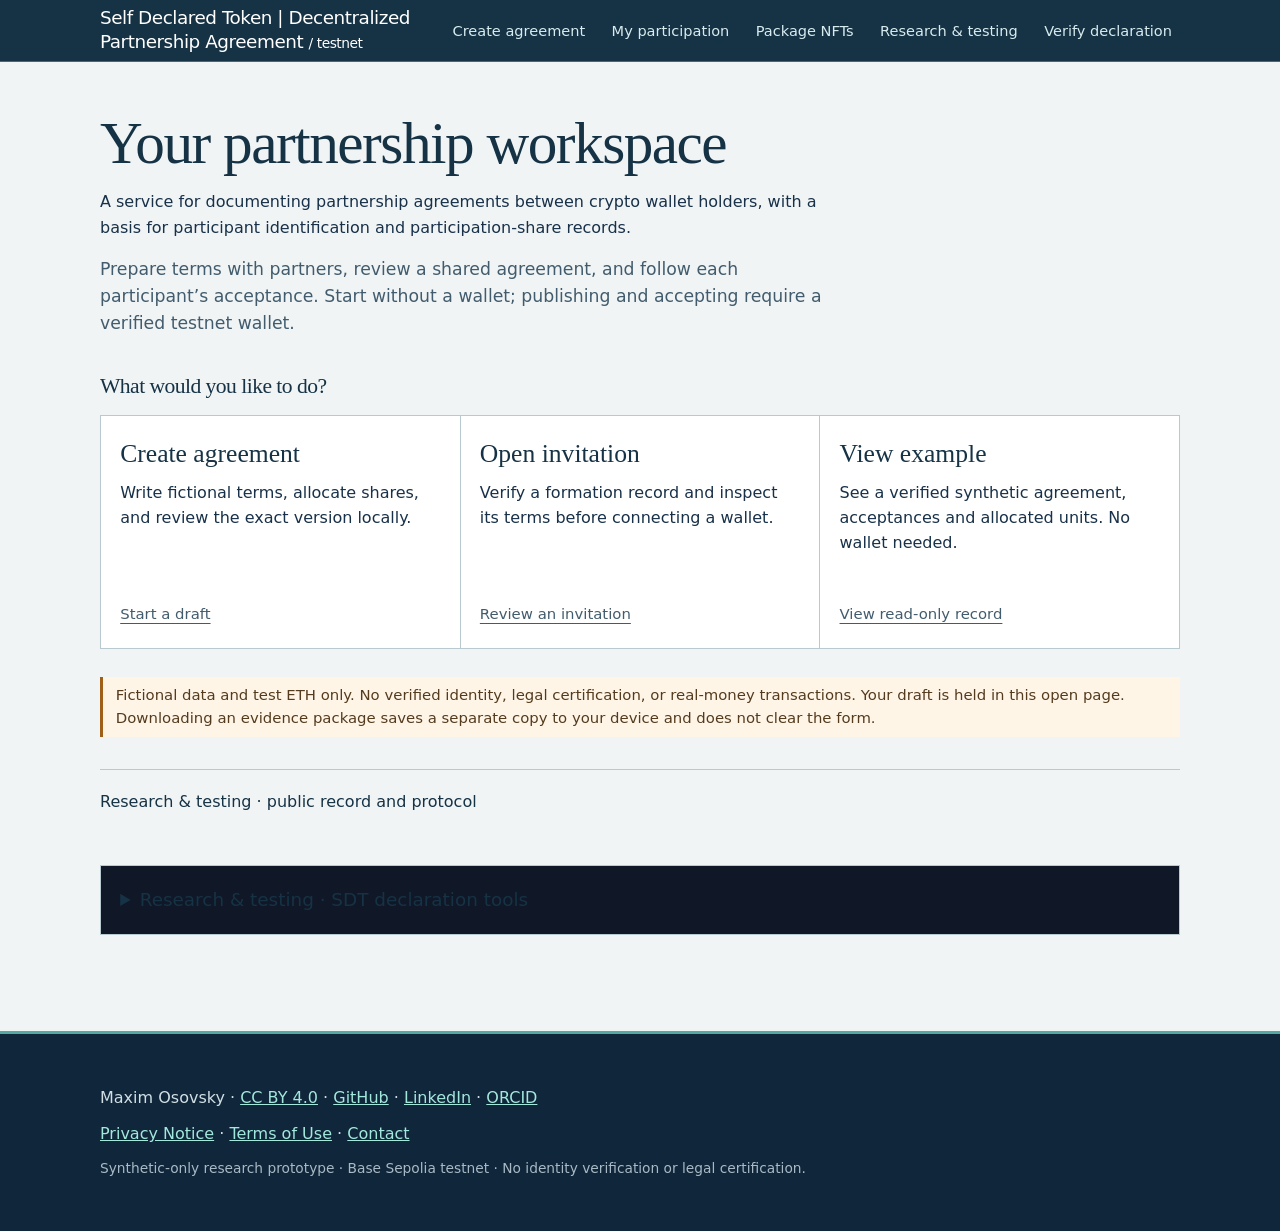
==== commit cad6d557: "fix: scoped style.css to sdt-tools, consistent header everywhere" ====
--- a/index.html
+++ b/index.html
@@ -3,8 +3,8 @@
   <script type="module" crossorigin src="./assets/agreement-CIZrhk8A.js"></script>
   <script type="module" crossorigin src="./assets/custom-DUMxOfC-.js"></script>
   <script type="module" crossorigin src="./assets/http-DfqyRnB-.js"></script>
-  <script type="module" crossorigin src="./assets/main-B9jixp7b.js"></script>
-  <link rel="stylesheet" crossorigin href="./assets/style-EUnIR0Ko.css">
+  <script type="module" crossorigin src="./assets/main-CQOLVSVX.js"></script>
+  <link rel="stylesheet" crossorigin href="./assets/style-BOniSwDp.css">
   <link rel="stylesheet" crossorigin href="./assets/site-BsGRgECv.css">
 </head><body><a class="skip-link" href="#main">Skip to main content</a><header class="site-header"><div class="site-header-inner"><a class="brand" href="./">Self Declared Token | Decentralized Partnership Agreement <small> / testnet</small></a><nav class="site-links" aria-label="Site navigation"><a href="./dpa.html">Create agreement</a><a href="./shares.html">My participation</a><a href="./packages.html">Package NFTs</a><a href="./sale.html">Research & testing</a><a href="./verify.html">Verify declaration</a></nav></div></header><main id="main"><div class="workspace-intro"><h1>Your partnership workspace</h1><p>A service for documenting partnership agreements between crypto wallet holders, with a basis for participant identification and participation-share records.</p><p>Prepare terms with partners, review a shared agreement, and follow each participant’s acceptance. Start without a wallet; publishing and accepting require a verified testnet wallet.</p></div><section id="workspace-actions" aria-label="Start here"><h2>What would you like to do?</h2><div class="action-grid"><a href="./dpa.html#compose-workflow" class="workspace-action"><strong>Create agreement</strong><span>Write fictional terms, allocate shares, and review the exact version locally.</span><span class="action-go">Start a draft</span></a><a href="./dpa.html#invitation-workflow" class="workspace-action"><strong>Open invitation</strong><span>Verify a formation record and inspect its terms before connecting a wallet.</span><span class="action-go">Review an invitation</span></a><a href="./verify.html" class="workspace-action"><strong>View example</strong><span>See a verified synthetic agreement, acceptances and allocated units. No wallet needed.</span><span class="action-go">View read-only record</span></a></div></section><p class="quick-warning">Fictional data and test ETH only. No verified identity, legal certification, or real-money transactions. Your draft is held in this open page. Downloading an evidence package saves a separate copy to your device and does not clear the form.</p>
 <details class="research"><summary>Research &amp; testing · public record and protocol</summary><p><a href="./verify.html">Verify a historical declaration against an acceptance record (read-only; private inputs processed locally)</a></p><div class="intro-grid"><section id="what"><h2>Identity basis, agreement and participation</h2><p>A reusable Self-Declared Token (SDT) links a wallet to self-declared passport details; it is not a verified identity or unique-person certificate. A Decentralized Partnership Agreement (DPA) records a version and hash of separate off-chain terms, named participant wallets and shares, and their individual acceptances. The separate pre-authenticated route described in the research is not implemented.</p></section><section id="why"><h2>Preserve a basis for later attribution</h2><p>A signature alone does not identify a person. A participant has a reason to retain evidence connecting a wallet, declaration and assent if rights are disputed. A self-declared banking transaction identifier may support later documentary tracing; no bank issues or verifies the SDT. Neither attribution nor enforceable rights are guaranteed.</p></section></div><section id="how"><h2>From draft to participation</h2><ol class="steps"><li><strong>1 · SDT</strong>Use fictional identity and banking fields; compute a local hash and mint on testnet.</li><li><strong>2 · DPA</strong>Preview fictional off-chain terms and allocations locally. Deployment requires wallet, chain and verified SDT contract.</li><li><strong>3 · Accept</strong>Each listed wallet reviews exact evidence and individually signs; the hash does not preserve lost text.</li><li><strong>4 · Units</strong>After all accept, claim allocated units. Sale and collateral/loan are optional experiments, not transfers of legal rights.</li></ol></section><section><h2>SDT declaration hashing</h2><p>New SDT v2 hashes bind all 13 exact entered synthetic fields: name, birth date, passport number, transaction number, bank name, SWIFT/BIC, account number, transaction date, time, time zone, amount, currency and recipient. These fields are not independently verified and do not establish that a bank or transfer exists.</p></section></details><details id="sdt-tools"><summary>Research &amp; testing · SDT declaration tools</summary><p>Compute a declaration hash or inspect an SDT record. These tools support fixed-contract acceptance. Review the versioned formation workflow separately.</p><p class="warning">Never enter real identity or banking details: the unsalted public hash can enable guessing. Use only the fictional fixture on Base Sepolia (84532) or isolated local chain (31337).</p><section><h2>1. Declare locally</h2><label>Full name <input id="fullName" value="Synthetic Alice" name="fullName" autocomplete="off" spellcheck="false"></label><label>Date of birth DD.MM.YYYY <input id="dateOfBirth" value="02.03.1990" name="dateOfBirth" autocomplete="off" inputmode="numeric" spellcheck="false"></label><label>Passport number <input id="passportNumber" value="TEST-0001" name="passportNumber" autocomplete="off" spellcheck="false"></label><div class="bank-trace"><h3>Bank transaction details</h3><p>Use synthetic test data only. All entered fields are included in the SDT hash. Only the predefined synthetic test values below are accepted.</p><label>Transaction number (synthetic only) <input id="bankTransactionId" value="SYNTH-BANK-1" name="bankTransactionId" autocomplete="off" spellcheck="false"></label><label>Bank name (synthetic only) <input id="bankName" value="Fictional Test Bank" name="bankName" autocomplete="off" spellcheck="false"></label><label>SWIFT/BIC (synthetic only) <input id="bankBic" value="TESTUS00XXX" name="bankBic" autocomplete="off" spellcheck="false"></label><label>Account number (synthetic only) <input id="bankAccountNumber" value="TEST-ACCOUNT-0001" name="bankAccountNumber" autocomplete="off" spellcheck="false"></label><label>Transaction date (YYYY-MM-DD, synthetic only) <input id="bankDate" value="2026-01-15" name="bankDate" autocomplete="off" spellcheck="false" inputmode="numeric"></label><label>Transaction time (24-hour HH:MM, synthetic only) <input id="bankTime" value="12:30" name="bankTime" autocomplete="off" spellcheck="false" inputmode="numeric"></label><label>Time zone (explicit UTC offset, synthetic only) <input id="bankTimezone" value="UTC+00:00" name="bankTimezone" autocomplete="off" spellcheck="false"></label><label>Transaction amount (exact decimal, synthetic only) <input id="bankAmount" value="100.00" name="bankAmount" autocomplete="off" inputmode="decimal" spellcheck="false"></label><label>Currency (synthetic transaction, not test ETH) <input id="bankCurrency" value="USD" name="bankCurrency" autocomplete="off" spellcheck="false"></label><label>Recipient (synthetic only) <input id="bankRecipient" value="Synthetic Recipient" name="bankRecipient" autocomplete="off" spellcheck="false"></label></div><button id="hash">Compute hash locally</button><p id="digest" aria-live="polite"></p></section><section><h2>2. Wallet and contracts</h2><button id="connect">Connect browser wallet</button><p id="network" aria-live="polite">Disconnected</p><label>Existing SDT address <input id="sdt" value="0x0b722613e8bCCbE2873336BC970c0Eb0d459082d" placeholder="e.g. 0x1234…" name="sdt" autocomplete="off" spellcheck="false"></label><label>Existing DPA address <input id="dpa" value="" placeholder="e.g. 0x1234…" name="dpa" autocomplete="off" spellcheck="false"></label><button id="deploy-sdt">Deploy SDT with wallet</button><button id="deploy-dpa">Deploy DPA with wallet</button><p>Deployment asks the connected wallet to sign and spend free test ETH. No signing key is embedded in this page.</p></section><section><h2>3. Mint and accept</h2><button id="mint">Mint current local digest</button><label>SDT token ID <input id="tokenId" type="number" min="1" value="1" name="tokenId" autocomplete="off" inputmode="numeric"></label><p id="agreement"></p><button id="accept">Sign and record agreement acceptance</button><button id="inspect">Inspect current records</button><button id="burn">Burn own SDT (historic records survive)</button><p id="output" aria-live="polite"></p></section><section><h2>Private evidence export</h2><button id="export">Export synthetic fields locally</button><p>Export contains plaintext synthetic inputs: keep private. A hash is not encryption or a backup. No identity fields are sent to RPC, contracts, analytics, or third-party scripts. Wallet RPC still sees calldata, hashes, and account metadata.</p></section></details></main><footer><div class="site-footer-inner"><p>Maxim Osovsky · <a href="https://creativecommons.org/licenses/by/4.0/">CC BY 4.0</a> · <a href="https://github.com/maximosovsky">GitHub</a> · <a href="https://www.linkedin.com/in/osovsky/">LinkedIn</a> · <a href="https://orcid.org/0009-0004-1594-0940">ORCID</a></p><p><a href="./privacy.html">Privacy Notice</a> · <a href="./terms.html">Terms of Use</a> · <a href="./contact.html">Contact</a></p><p class="fine-print">Synthetic-only research prototype · Base Sepolia testnet · No identity verification or legal certification.</p></div></footer></body></html>
--- a/assets/style-BOniSwDp.css
+++ b/assets/style-BOniSwDp.css
@@ -0,0 +1 @@
+#sdt-tools{font-family:system-ui,Arial,sans-serif;color:#e7efff;background:#101827}#sdt-tools main{max-width:850px;margin:auto;padding:2rem}#sdt-tools section{background:#1e2a3c;padding:1.4rem;margin:1.2rem 0;border-radius:12px}#sdt-tools h1{font-size:2rem}#sdt-tools label{display:block;margin:.8rem 0}#sdt-tools input{display:block;width:95%;padding:.65rem;margin:.3rem 0;background:#101827;color:#fff;border:1px solid #6a84a1;border-radius:6px}#sdt-tools button{padding:.7rem;margin:.3rem;background:#5bd7ac;color:#101827;border:0;border-radius:6px;cursor:pointer;font-weight:700}#sdt-tools button:hover{background:#a0eed2}#sdt-tools .warning{background:#71372f;padding:1rem;border:1px solid #e9a393;border-radius:8px}#sdt-tools #digest,#sdt-tools #output,#sdt-tools #network{overflow-wrap:anywhere;background:#111c2d;padding:.8rem;border-radius:6px;min-height:1.3rem}
